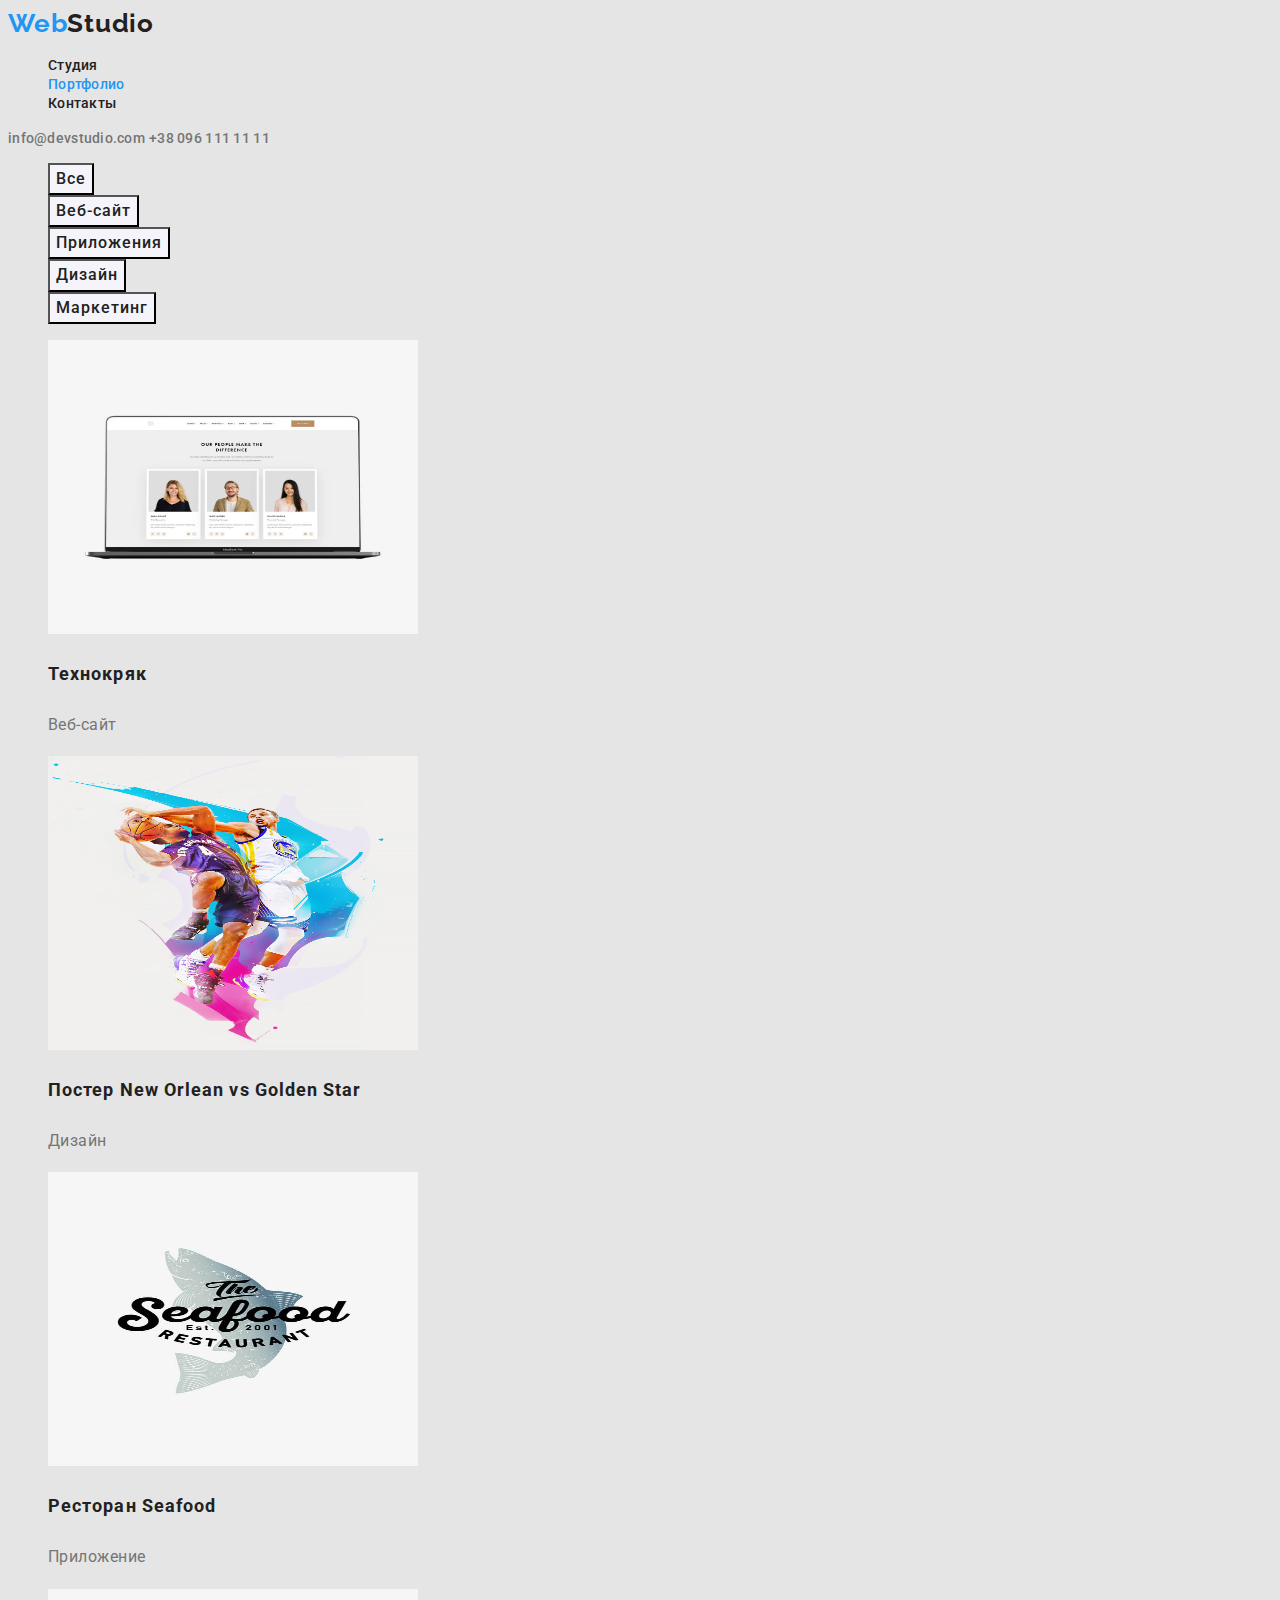
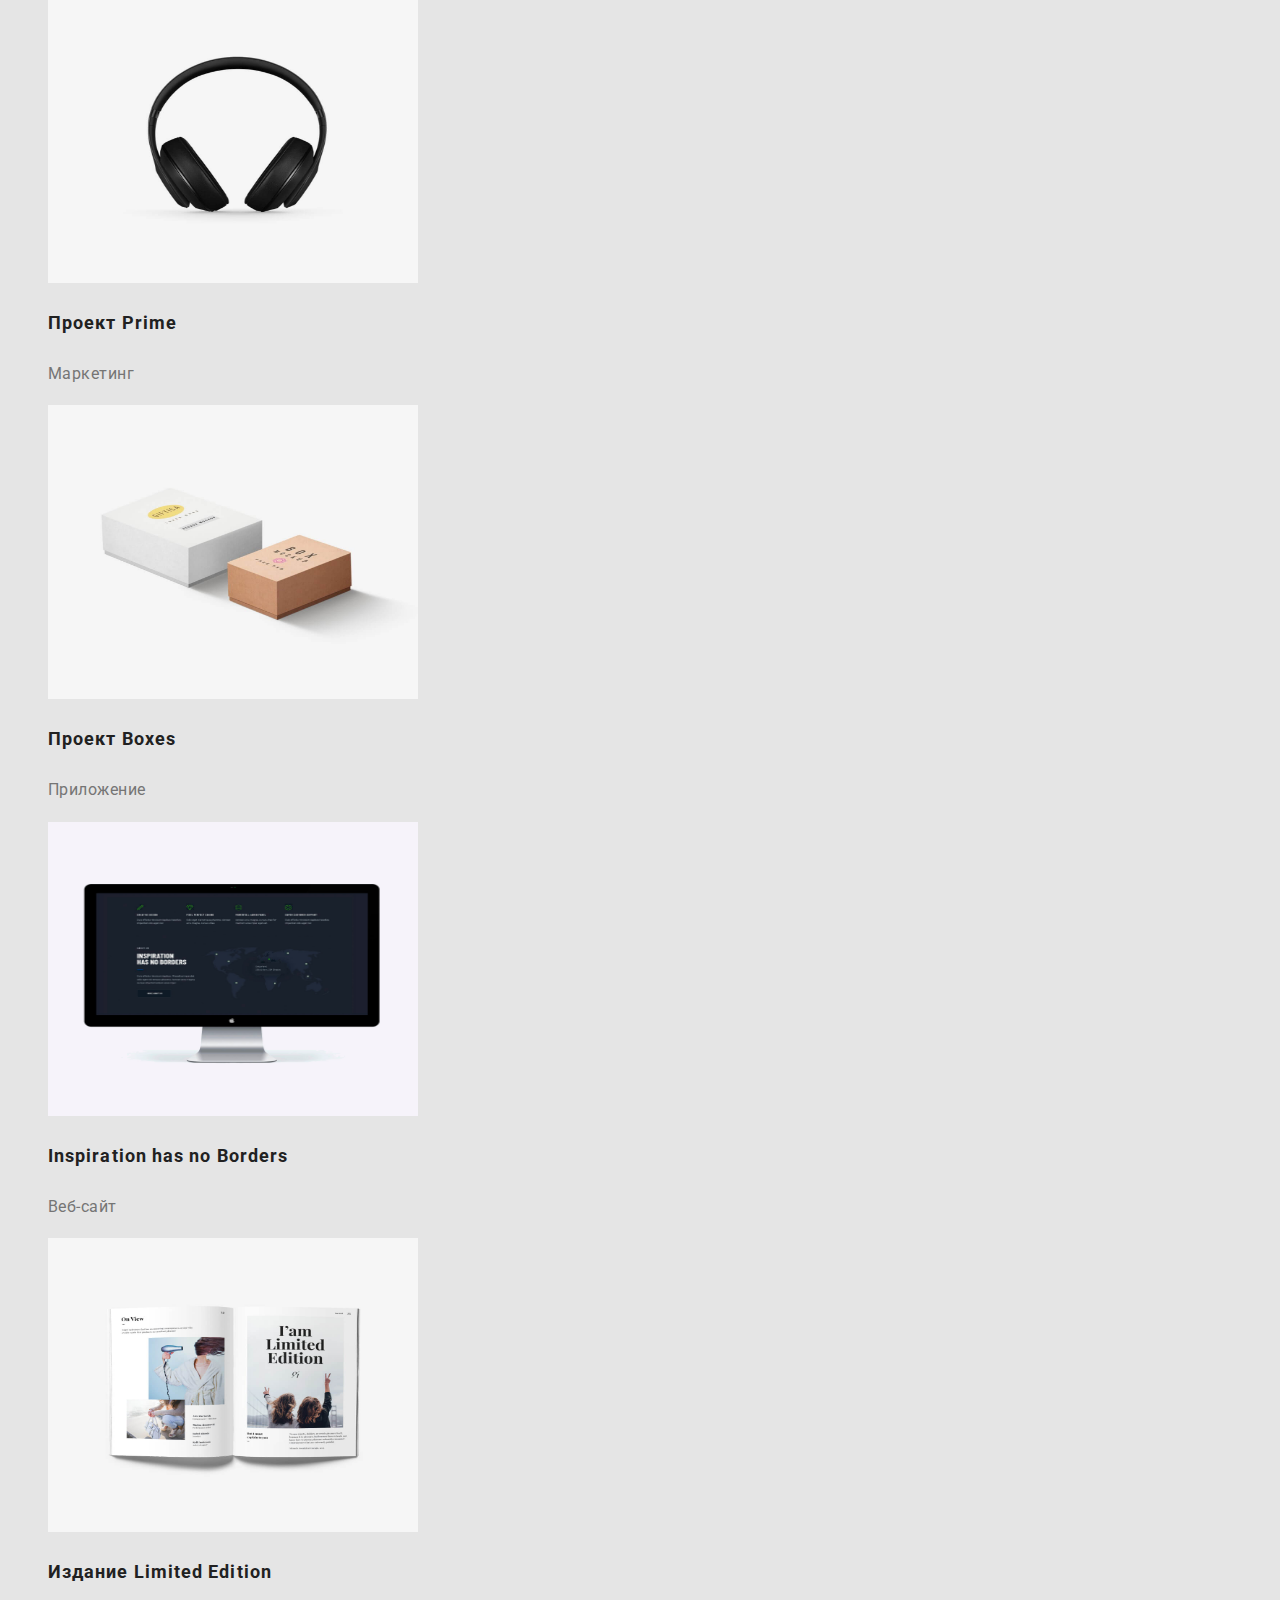
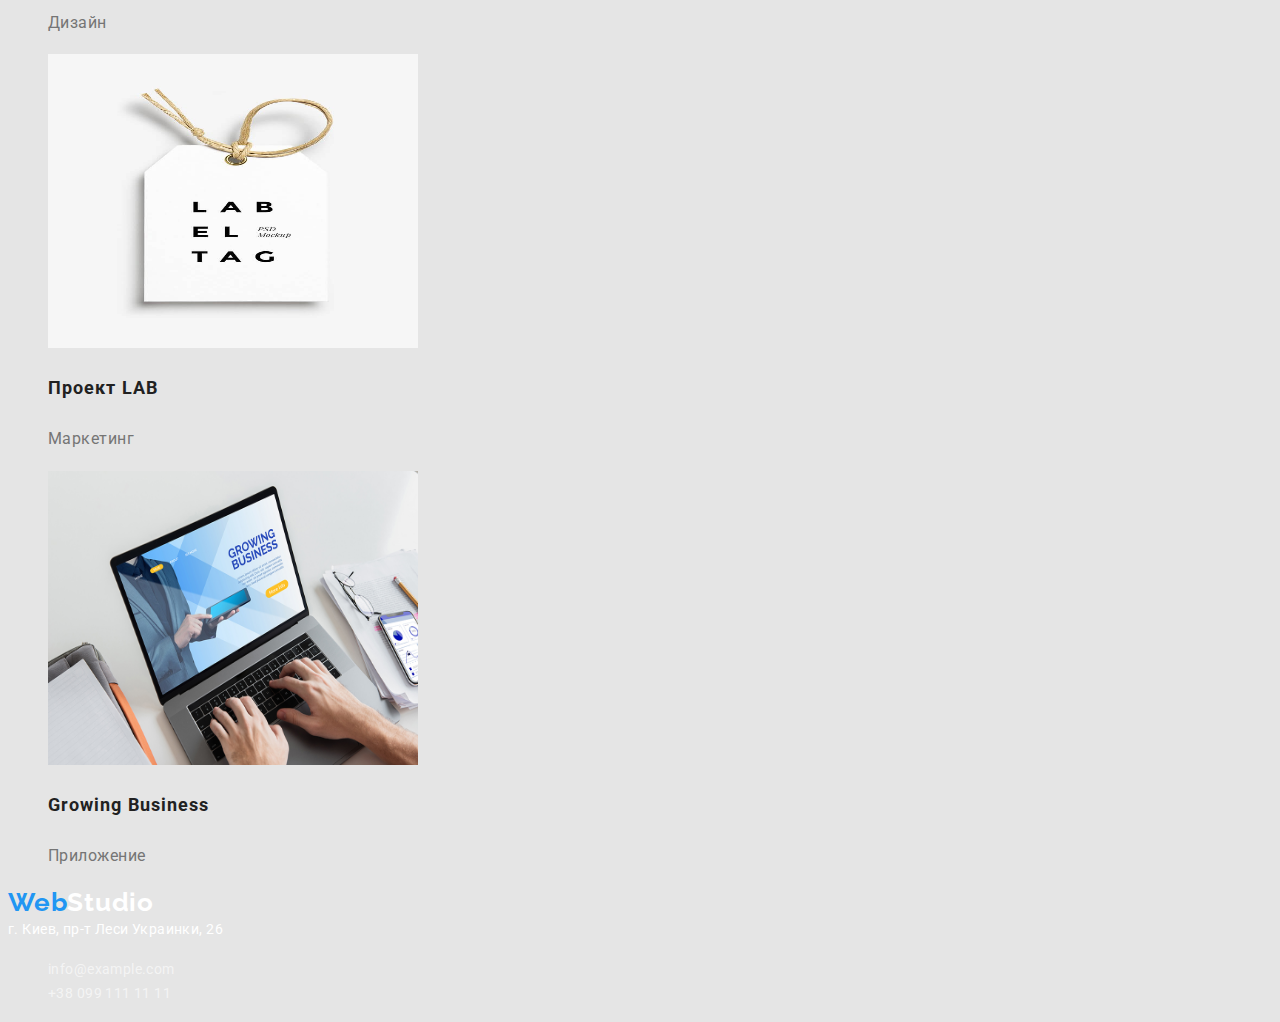
==== portfolio.html @ 737f40f8 "початок" ====
<!DOCTYPE html>
<html lang="ru">
<head>
    <meta charset="UTF-8">
    <meta http-equiv="X-UA-Compatible" content="IE=edge">
    <meta name="viewport" content="width=device-width, initial-scale=1.0">
    <title>portfolio</title>
    <link rel="preconnect" href="https://fonts.googleapis.com">
    <link rel="preconnect" href="https://fonts.gstatic.com" crossorigin>
    <link href="https://fonts.googleapis.com/css2?family=Raleway:wght@700&family=Roboto:wght@400;500;700;900&display=swap"
        rel="stylesheet">
    <link rel="stylesheet" href="./css/portfolio.css">
</head>
<body>
    <!-- Верхняя линия -->
    <header class="header">
        <div class="header-box">
            <nav class="header-nav">
                <a class="header-logo" href="WebStudio"><span>Web</span>Studio</a>
                <ul class="header-nav-link">
                    <li><a class="nav-link" href="./index.html">Студия</a></li>
                    <li><a class="nav-link active-page" href="./portfolio.html">Портфолио</a></li>
                    <li><a class="nav-link" href="Контакты">Контакты</a></li>
                </ul>
            </nav>
            <div class="header-connection">
                <a class="header-connection-mailto" href="mailto:info@devstudio.com">info@devstudio.com</a>
                <a class="header-connection-tel" href="tel:+38-096-111-11-11">+38 096 111 11 11</a>
            </div>
        </div>
    </header>
       
    <!-- Портфолио -->
    
    <main class="main">
    
            <!-- Проекты -->
        <section class="main-projects-box">
            <!-- Фильтр -->
            <div class="main-button">
                <ul>
                    <li>
                        <button class="button-link" type="button">Все</button>
                    </li>
                    <li>
                        <button class="button-link" type="button">Веб-сайт</button>
                    </li>
                    <li>
                        <button class="button-link" type="button">Приложения</button>
                    </li>
                    <li>
                        <button class="button-link" type="button">Дизайн</button>
                    </li>
                    <li>
                        <button class="button-link" type="button">Маркетинг</button>
                    </li>
                </ul>
            </div>
            <div>
                <ul class="list-projects-box">
                    <li class="list-projects">
                        <img class="images-projects" src="./images/portfolio1.jpg " alt="Картинка" width="370">
                        <h3 class="heading-projects">Технокряк</h3>
                        <p class="text-projects">Веб-сайт</p>
                    </li>
                    <li class="list-projects">
                        <img class="images-projects" src="./images/portfolio2.jpg" alt="Картинка" width="370">
                        <h3 class="heading-projects">Постер New Orlean vs Golden Star</h3>
                        <p class="text-projects">Дизайн</p>
                    </li>
                    <li class="list-projects">
                        <img class="images-projects" src="./images/portfolio3.jpg" alt="Картинка" width="370">
                        <h3 class="heading-projects">Ресторан Seafood</h3>
                        <p class="text-projects">Приложение</p>
                    </li>
                    <li class="list-projects">
                        <img class="images-projects" src="./images/portfolio4.jpg" alt="Картинка" width="370">
                        <h3 class="heading-projects">Проект Prime</h3>
                        <p class="text-projects">Маркетинг</p>
                    </li>
                    <li class="list-projects">
                        <img class="images-projects" src="./images/portfolio5.jpg" alt="Картинка" width="370">
                        <h3 class="heading-projects">Проект Boxes</h3>
                        <p class="text-projects">Приложение</p>
                    </li>
                    <li class="list-projects">
                        <img class="images-projects" src="./images/portfolio6.jpg" alt="Картинка" width="370">
                        <h3 class="heading-projects">Inspiration has no Borders</h3>
                        <p class="text-projects">Веб-сайт</p>
                    </li>
                    <li class="list-projects">
                        <img class="images-projects" src="./images/portfolio7.jpg" alt="Картинка" width="370">
                        <h3 class="heading-projects">Издание Limited Edition</h3>
                        <p class="text-projects">Дизайн</p>
                    </li>
                    <li class="list-projects">
                        <img class="images-projects" src="./images/portfolio8.jpg" alt="Картинка" width="370">
                        <h3 class="heading-projects">Проект LAB</h3>
                        <p class="text-projects">Маркетинг</p>
                    </li>
                    <li class="list-projects">
                        <img class="images-projects" src="./images/portfolio9.jpg" alt="Картинка" width="370">
                        <h3 class="heading-projects">Growing Business</h3>
                        <p class="text-projects">Приложение</p>
                    </li>
                </ul>
            </div>
        </section>

    </main>
    
    
    <!-- Подвал -->
    <footer class="footer">
        <div class="footer-box">
            <a class="footer-logo" href="WebStudio"><span>Web</span>Studio</a>
            <address class="footer-address">г. Киев, пр-т Леси Украинки, 26</address>
            <ul class="footer-list-box">
                <li class="footer-list"><a class="footer-mailto" href="mailto:info@example.com">info@example.com</a></li>
                <li class="footer-list"><a class="footer-tel" href="tel:+38-099-111-11-11">+38 099 111 11 11</a></li>
            </ul>
        </div>
    </footer>
</body>
</html>
---- css/portfolio.css ----
:root {
  --theme-color: #2196f3;
  --text-primary: #212121;
  --text-secondary: #757575;

  --primary-font: 'Raleway';
  --secondary-font: 'Roboto';
}

body {
  background-color: #e5e5e5;
  font-family: var(--secondary-font);
}

a {
  text-decoration: none;
}

ul {
  list-style: none;
}

address {
  font-style: normal;
}

/* ===== header ===== */

.header-logo {
  font-family: raleway;
  font-weight: 700;
  font-size: 26px;
  line-height: 1.2;
  letter-spacing: 0.03em;
  color: var(--text-primary);
}
span {
  color: #2196f3;
}
.nav-link:hover,
.nav-link:focus {
  color: var(--theme-color);
}
.nav-link {
  font-weight: 500;
  font-size: 14px;
  line-height: 1.14;
  letter-spacing: 0.02em;
  color: var(--text-primary);
}
.active-page {
  color: var(--theme-color);
}
.header-connection-mailto {
  font-weight: 500;
  font-size: 14px;
  line-height: 1.14;
  letter-spacing: 0.02em;
  color: var(--text-secondary);
}
.header-connection-tel {
  font-weight: 500;
  font-size: 14px;
  line-height: 1.14;
  letter-spacing: 0.02em;
  color: var(--text-secondary);
}
.header-connection-mailto:hover,
.header-connection-mailto:focus {
  color: var(--theme-color);
}
.header-connection-tel:hover,
.header-connection-tel:focus {
  color: var(--theme-color);
}
/* ===== main ===== */

.button-link {
  font-family: var(--secondary-font);
  font-weight: 500;
  font-size: 16px;
  line-height: 1.63;
  align-items: center;
  text-align: center;
  letter-spacing: 0.06em;
  color: var(--text-primary);
  background: #f5f4fa;
}
.button-link:hover,
.button-link:focus {
  background-color: var(--theme-color);
  color: #ffffff;
}
.images-projects {
  width: 370px;
  height: 294px;
}
.heading-projects {
  font-weight: 700;
  font-size: 18px;
  line-height: 2;
  letter-spacing: 0.06em;
  color: var(--text-primary);
}
.text-projects {
  font-weight: 400;
  font-size: 16px;
  line-height: 1.9;
  letter-spacing: 0.03em;
  color: var(--text-secondary);
}
/* ===== footer ===== */

.footer-logo {
  font-family: raleway;
  font-style: normal;
  font-weight: 700;
  font-size: 26px;
  line-height: 1.19;
  letter-spacing: 0.03em;
  color: #ffffff;
}
.footer-address {
  font-weight: 400;
  font-size: 14px;
  line-height: 1.71;
  letter-spacing: 0.03em;
  color: #ffffff;
}
.footer-mailto {
  font-weight: 400;
  font-size: 14px;
  line-height: 1.71;
  letter-spacing: 0.03em;
  color: rgba(255, 255, 255, 0.6);
}
.footer-tel {
  font-weight: 400;
  font-size: 14px;
  line-height: 1.71;
  letter-spacing: 0.03em;
  color: rgba(255, 255, 255, 0.6);
}
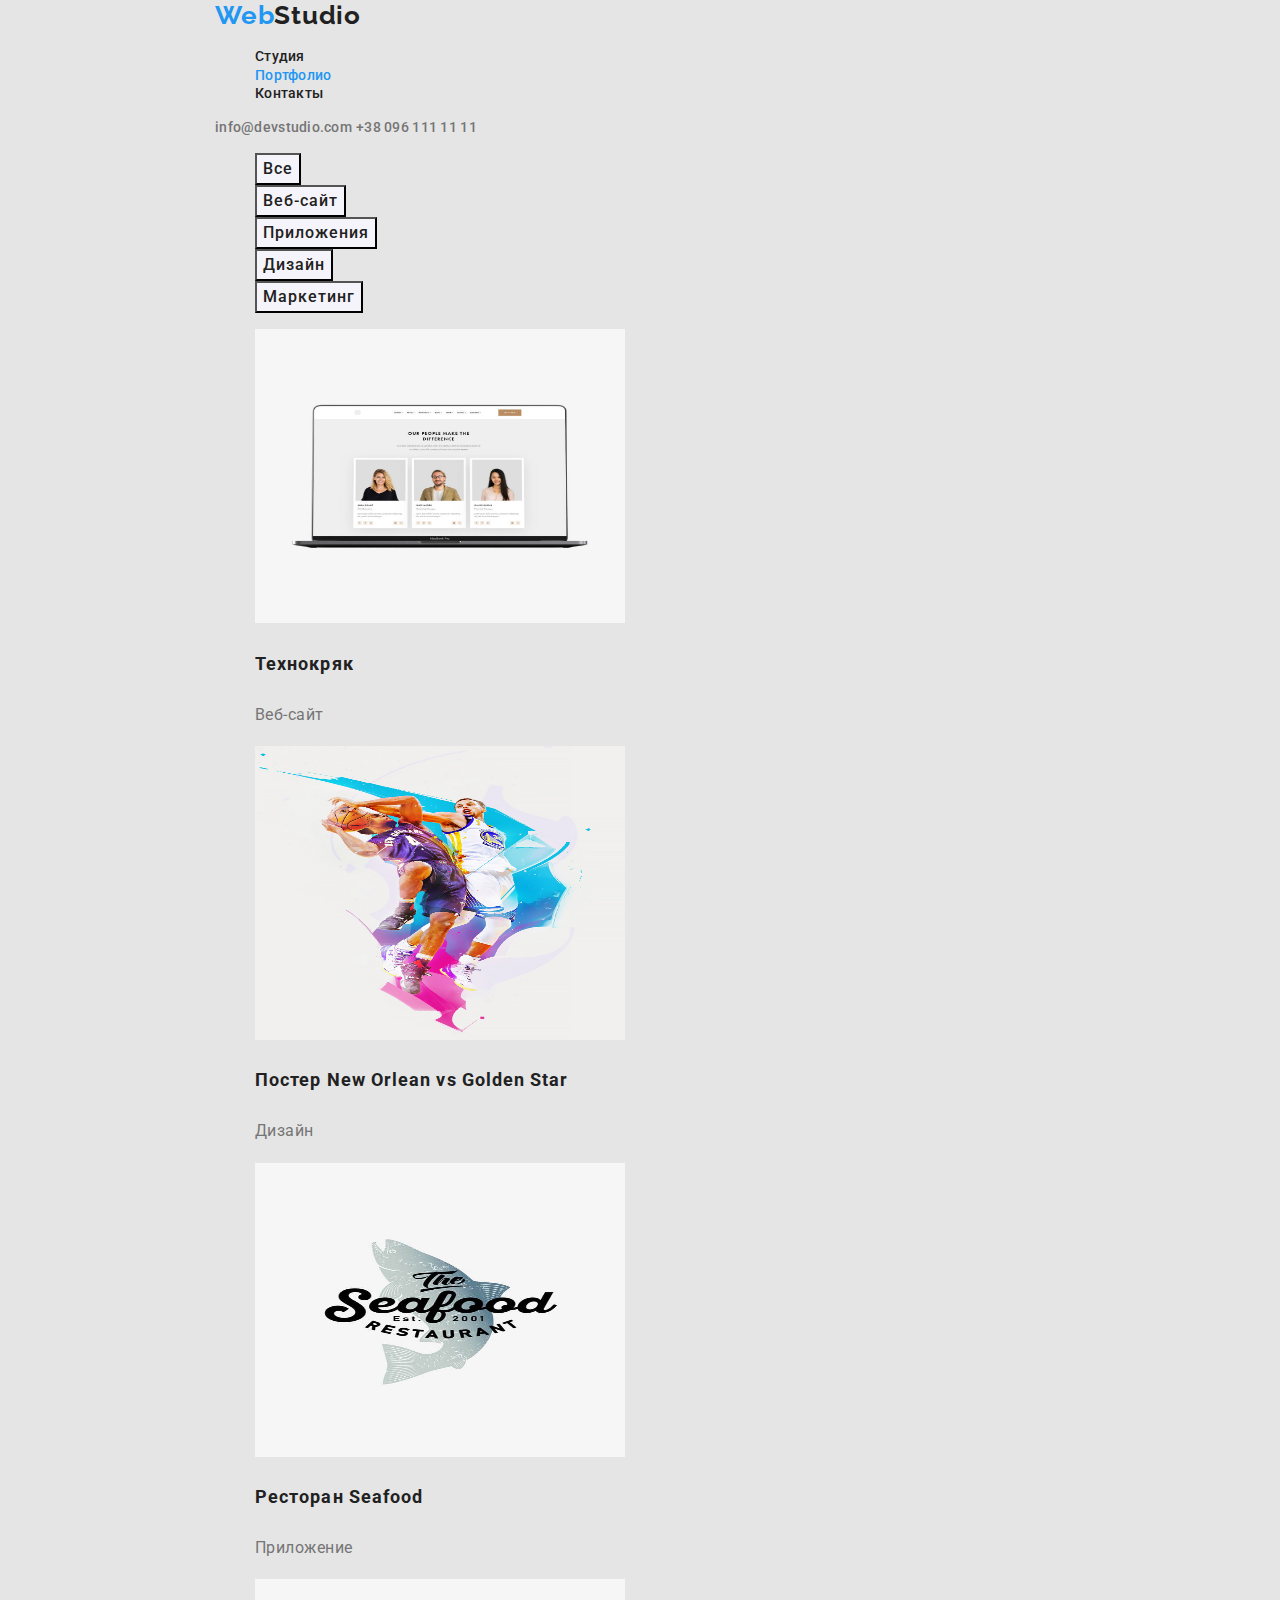
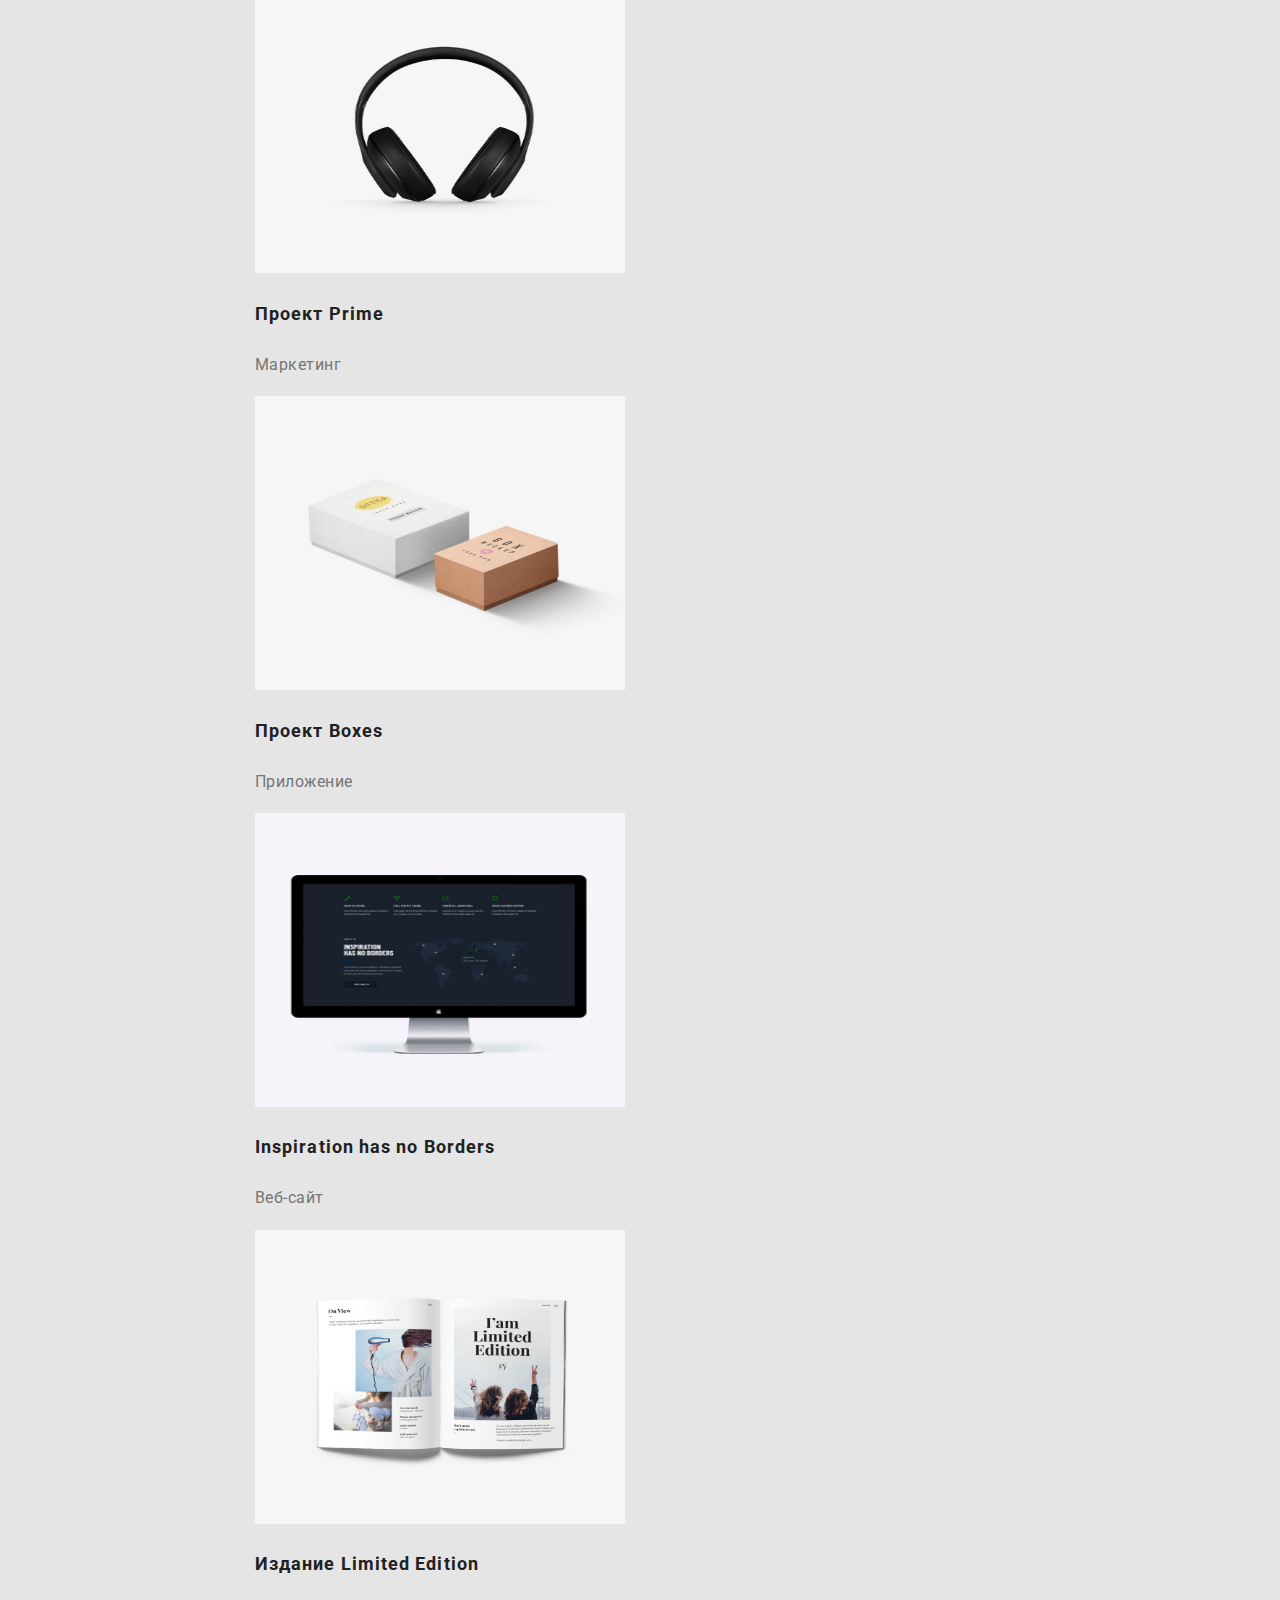
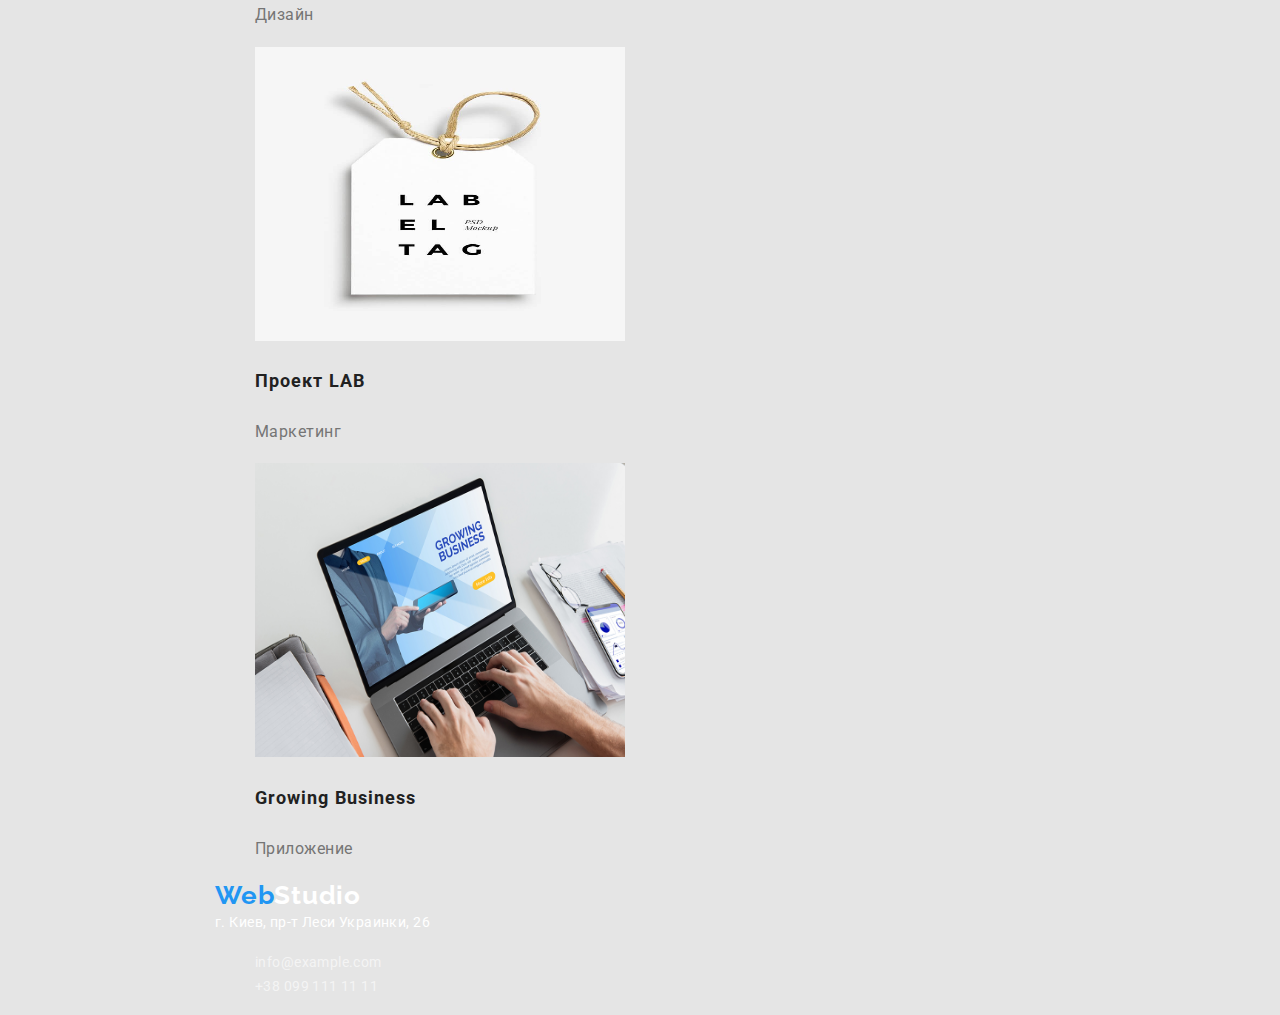
==== commit c068a614: "3" ====
--- a/portfolio.html
+++ b/portfolio.html
@@ -9,12 +9,13 @@
     <link rel="preconnect" href="https://fonts.gstatic.com" crossorigin>
     <link href="https://fonts.googleapis.com/css2?family=Raleway:wght@700&family=Roboto:wght@400;500;700;900&display=swap"
         rel="stylesheet">
+    <link rel="stylesheet" href="https://cdnjs.cloudflare.com/ajax/libs/modern-normalize/1.1.0/modern-normalize.min.css" />
     <link rel="stylesheet" href="./css/portfolio.css">
 </head>
 <body>
     <!-- Верхняя линия -->
     <header class="header">
-        <div class="header-box">
+        <div class="container">
             <nav class="header-nav">
                 <a class="header-logo" href="WebStudio"><span>Web</span>Studio</a>
                 <ul class="header-nav-link">
@@ -35,7 +36,7 @@
     <main class="main">
     
             <!-- Проекты -->
-        <section class="main-projects-box">
+        <section class="container">
             <!-- Фильтр -->
             <div class="main-button">
                 <ul>
@@ -112,7 +113,7 @@
     
     <!-- Подвал -->
     <footer class="footer">
-        <div class="footer-box">
+        <div class="container">
             <a class="footer-logo" href="WebStudio"><span>Web</span>Studio</a>
             <address class="footer-address">г. Киев, пр-т Леси Украинки, 26</address>
             <ul class="footer-list-box">
--- a/css/portfolio.css
+++ b/css/portfolio.css
@@ -25,6 +25,12 @@
 }
 
 /* ===== header ===== */
+
+.container {
+  width: 1200px;
+  margin: 0 200px;
+  padding: 0 15px;
+}
 
 .header-logo {
   font-family: raleway;
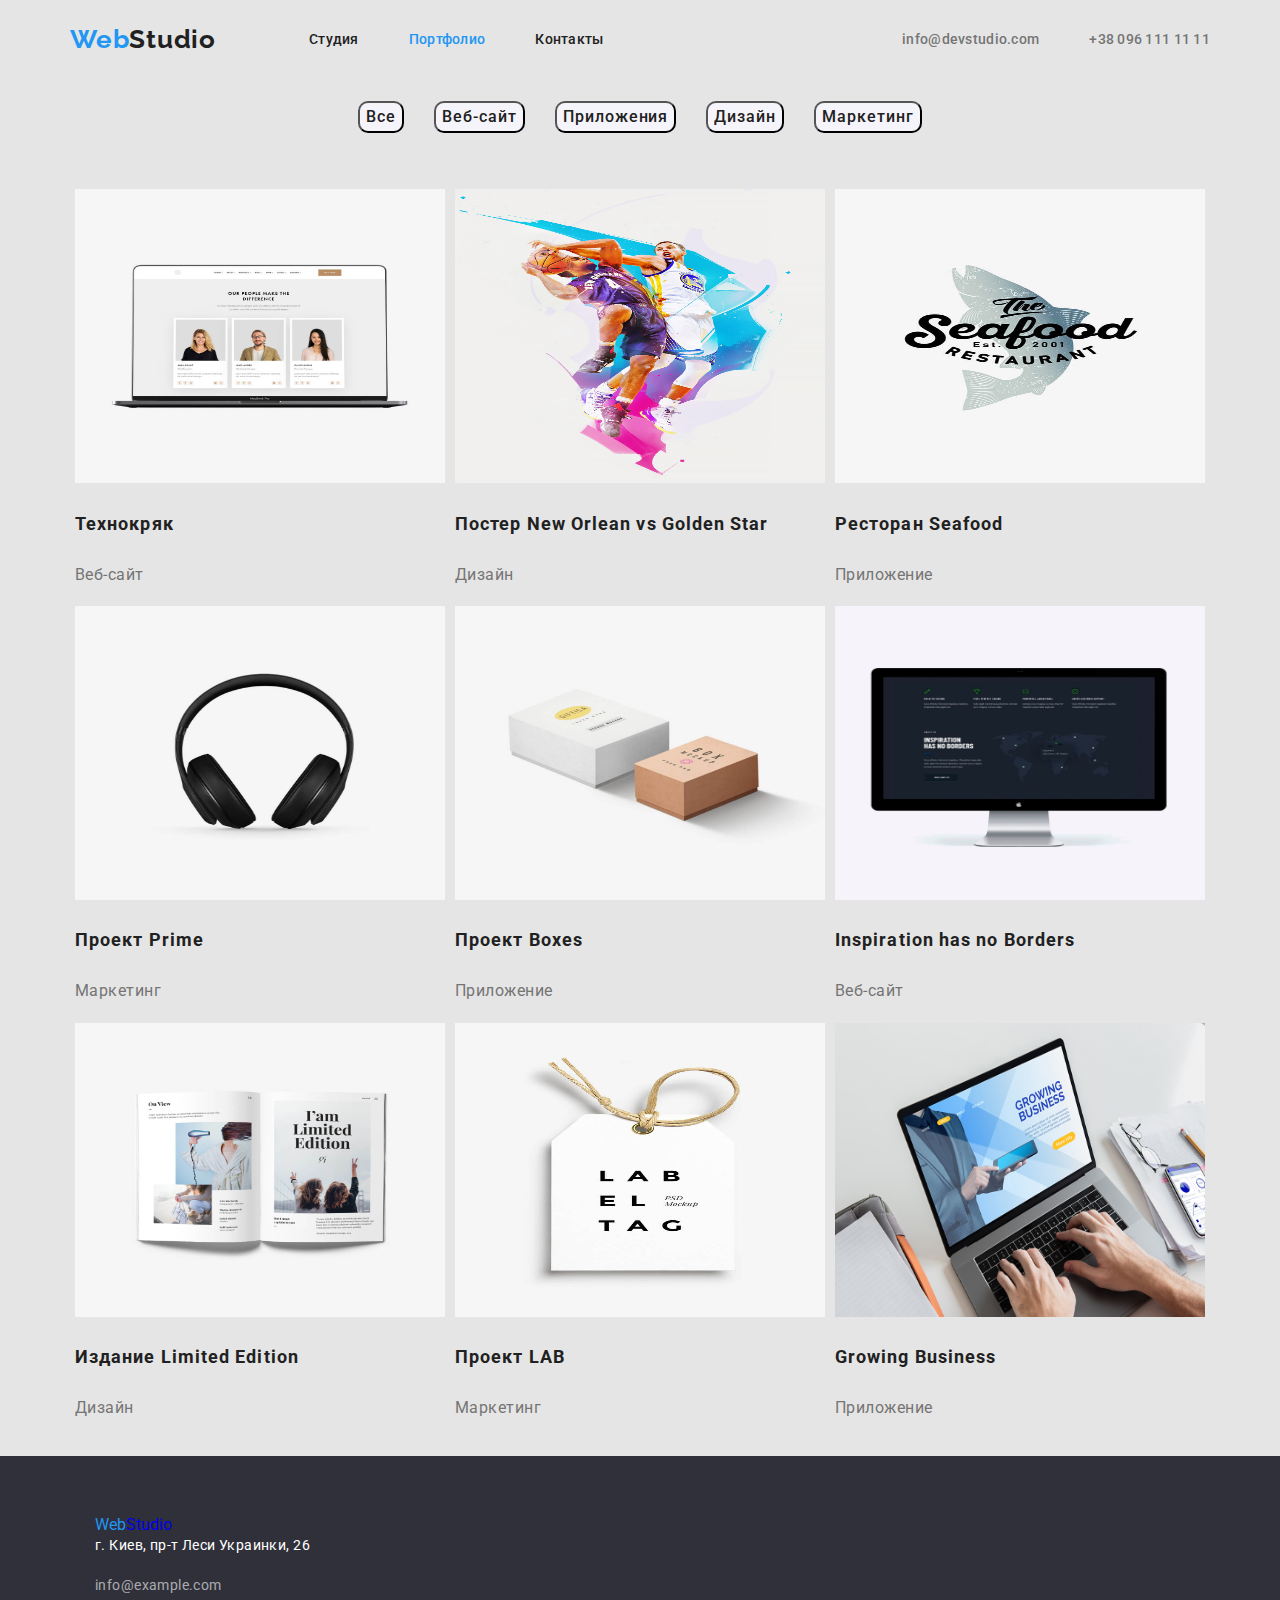
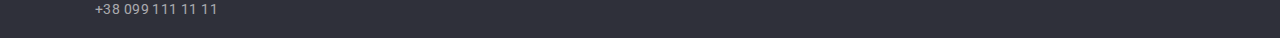
==== commit 0c7d5776: "правки портфолио" ====
--- a/portfolio.html
+++ b/portfolio.html
@@ -15,18 +15,30 @@
 <body>
     <!-- Верхняя линия -->
     <header class="header">
-        <div class="container">
+        <div class="container header-container">
             <nav class="header-nav">
                 <a class="header-logo" href="WebStudio"><span>Web</span>Studio</a>
                 <ul class="header-nav-link">
-                    <li><a class="nav-link" href="./index.html">Студия</a></li>
-                    <li><a class="nav-link active-page" href="./portfolio.html">Портфолио</a></li>
-                    <li><a class="nav-link" href="Контакты">Контакты</a></li>
+                    <li class="header-link">
+                        <a class="nav-link" href="./index.html">Студия</a>
+                    </li>
+                    <li class="header-link">
+                        <a class="nav-link active-page" href="./portfolio.html">Портфолио</a>
+                    </li>
+                    <li class="header-link">
+                        <a class="nav-link" href="Контакты">Контакты</a>
+                    </li>
                 </ul>
             </nav>
             <div class="header-connection">
-                <a class="header-connection-mailto" href="mailto:info@devstudio.com">info@devstudio.com</a>
-                <a class="header-connection-tel" href="tel:+38-096-111-11-11">+38 096 111 11 11</a>
+                <ul class="connection-link">
+                    <li class="header-link">
+                        <a class="header-connection-mailto" href="mailto:info@devstudio.com">info@devstudio.com</a>
+                    </li>
+                    <li class="header-link">
+                        <a class="header-connection-tel" href="tel:+38-096-111-11-11">+38 096 111 11 11</a>
+                    </li>
+                </ul>
             </div>
         </div>
     </header>
@@ -39,25 +51,25 @@
         <section class="container">
             <!-- Фильтр -->
             <div class="main-button">
-                <ul>
-                    <li>
+                <ul class="button-ul">
+                    <li class="button-li">
                         <button class="button-link" type="button">Все</button>
                     </li>
-                    <li>
+                    <li class="button-li">
                         <button class="button-link" type="button">Веб-сайт</button>
                     </li>
-                    <li>
+                    <li class="button-li">
                         <button class="button-link" type="button">Приложения</button>
                     </li>
-                    <li>
+                    <li class="button-li">
                         <button class="button-link" type="button">Дизайн</button>
                     </li>
-                    <li>
+                    <li class="button-li">
                         <button class="button-link" type="button">Маркетинг</button>
                     </li>
                 </ul>
             </div>
-            <div>
+            <div class="main-img">
                 <ul class="list-projects-box">
                     <li class="list-projects">
                         <img class="images-projects" src="./images/portfolio1.jpg " alt="Картинка" width="370">
@@ -113,7 +125,7 @@
     
     <!-- Подвал -->
     <footer class="footer">
-        <div class="container">
+        <div class="container footer-container">
             <a class="footer-logo" href="WebStudio"><span>Web</span>Studio</a>
             <address class="footer-address">г. Киев, пр-т Леси Украинки, 26</address>
             <ul class="footer-list-box">
--- a/css/portfolio.css
+++ b/css/portfolio.css
@@ -18,6 +18,7 @@
 
 ul {
   list-style: none;
+  padding-inline-start: 0px;
 }
 
 address {
@@ -27,12 +28,43 @@
 /* ===== header ===== */
 
 .container {
-  width: 1200px;
-  margin: 0 200px;
-  padding: 0 15px;
+  width: 1170px;
+  margin: 0 auto;
+  padding-left: 15px;
+  padding-right: 15px;
+}
+
+.header-container {
+  display: flex;
+  align-items: center;
+}
+
+.header-nav {
+  display: flex;
+}
+
+.header-nav-link {
+  display: flex;
+  align-items: center;
+  margin-left: 93px;
+}
+
+.header-link + .header-link {
+  margin-left: 50px;
+}
+
+.connection-link {
+  display: flex;
+}
+
+.header-connection {
+  margin-left: auto;
 }
 
 .header-logo {
+  padding-top: 24px;
+  padding-bottom: 24px;
+
   font-family: raleway;
   font-weight: 700;
   font-size: 26px;
@@ -81,7 +113,24 @@
 }
 /* ===== main ===== */
 
+.main-button {
+  display: flex;
+  justify-content: space-evenly;
+}
+
+.button-ul {
+  display: flex;
+  align-items: center;
+  margin-bottom: 34px;
+}
+
+.button-li {
+  padding: 6px 15px;
+}
+
 .button-link {
+  border-radius: 10px;
+
   font-family: var(--secondary-font);
   font-weight: 500;
   font-size: 16px;
@@ -97,10 +146,18 @@
   background-color: var(--theme-color);
   color: #ffffff;
 }
+
+.list-projects-box {
+  display: flex;
+  flex-wrap: wrap;
+  justify-content: space-around;
+}
+
 .images-projects {
   width: 370px;
   height: 294px;
 }
+
 .heading-projects {
   font-weight: 700;
   font-size: 18px;
@@ -117,33 +174,36 @@
 }
 /* ===== footer ===== */
 
-.footer-logo {
-  font-family: raleway;
-  font-style: normal;
-  font-weight: 700;
-  font-size: 26px;
-  line-height: 1.19;
+.footer {
+  background-color: #2f303a;
+  display: flex;
+  flex-direction: column;
+  justify-content: flex-start;
+}
+
+.footer-container {
+  padding-top: 60px;
+  padding-left: 40px;
+}
+
+.footer-address {
+  font-weight: 400;
+  font-size: 14px;
+  line-height: 1.71;
   letter-spacing: 0.03em;
   color: #ffffff;
 }
-.footer-address {
+.footer-mailto {
   font-weight: 400;
   font-size: 14px;
   line-height: 1.71;
   letter-spacing: 0.03em;
-  color: #ffffff;
-}
-.footer-mailto {
+  color: rgba(255, 255, 255, 0.6);
+}
+.footer-tel {
   font-weight: 400;
   font-size: 14px;
   line-height: 1.71;
   letter-spacing: 0.03em;
   color: rgba(255, 255, 255, 0.6);
 }
-.footer-tel {
-  font-weight: 400;
-  font-size: 14px;
-  line-height: 1.71;
-  letter-spacing: 0.03em;
-  color: rgba(255, 255, 255, 0.6);
-}
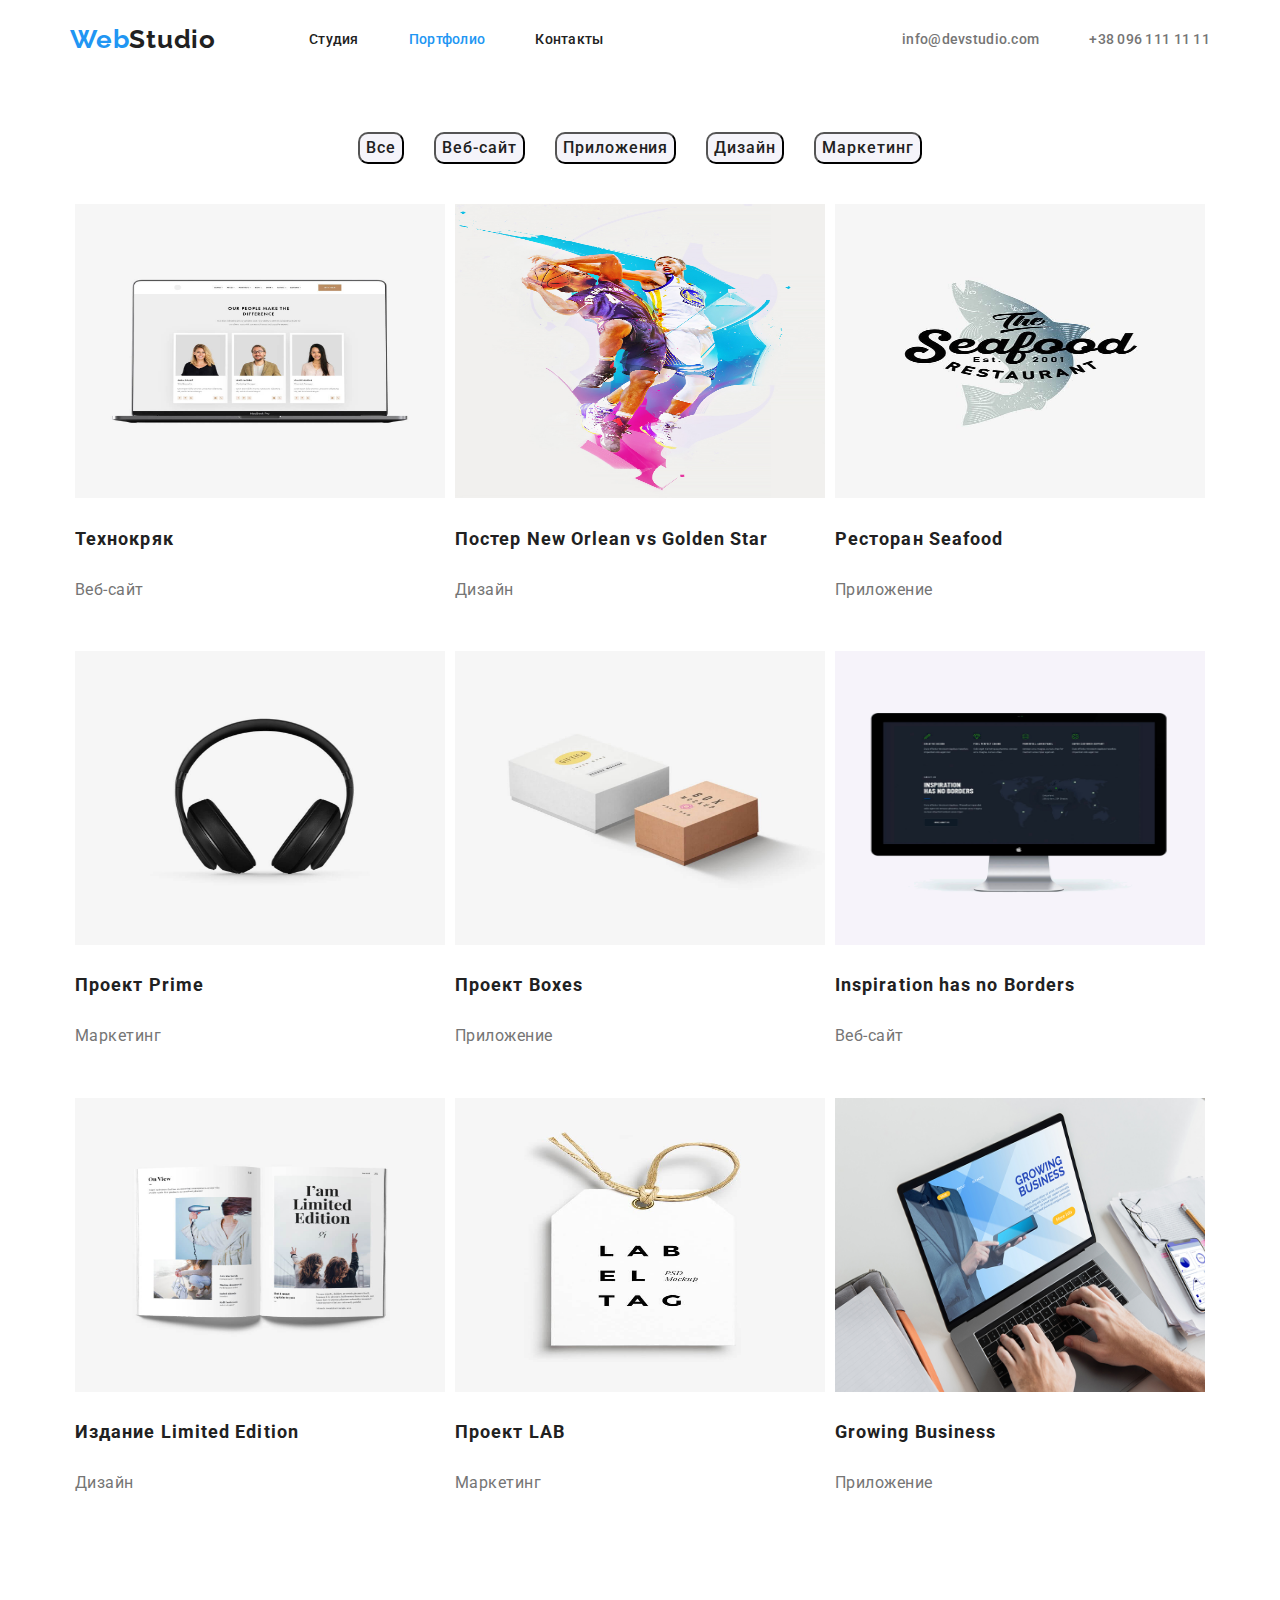
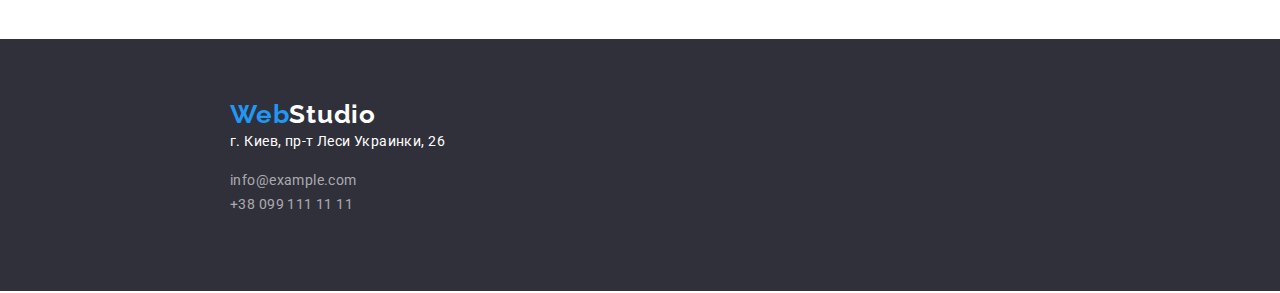
==== commit 55ff597a: "правки после проверки1" ====
--- a/portfolio.html
+++ b/portfolio.html
@@ -48,7 +48,7 @@
     <main class="main">
     
             <!-- Проекты -->
-        <section class="container">
+        <section class="container main-container">
             <!-- Фильтр -->
             <div class="main-button">
                 <ul class="button-ul">
@@ -73,48 +73,48 @@
                 <ul class="list-projects-box">
                     <li class="list-projects">
                         <img class="images-projects" src="./images/portfolio1.jpg " alt="Картинка" width="370">
-                        <h3 class="heading-projects">Технокряк</h3>
-                        <p class="text-projects">Веб-сайт</p>
+                        <h3 class="heading-projects ">Технокряк</h3>
+                        <p class="text-projects ">Веб-сайт</p>
                     </li>
                     <li class="list-projects">
                         <img class="images-projects" src="./images/portfolio2.jpg" alt="Картинка" width="370">
-                        <h3 class="heading-projects">Постер New Orlean vs Golden Star</h3>
-                        <p class="text-projects">Дизайн</p>
+                        <h3 class="heading-projects ">Постер New Orlean vs Golden Star</h3>
+                        <p class="text-projects ">Дизайн</p>
                     </li>
                     <li class="list-projects">
                         <img class="images-projects" src="./images/portfolio3.jpg" alt="Картинка" width="370">
-                        <h3 class="heading-projects">Ресторан Seafood</h3>
-                        <p class="text-projects">Приложение</p>
+                        <h3 class="heading-projects ">Ресторан Seafood</h3>
+                        <p class="text-projects ">Приложение</p>
                     </li>
                     <li class="list-projects">
                         <img class="images-projects" src="./images/portfolio4.jpg" alt="Картинка" width="370">
-                        <h3 class="heading-projects">Проект Prime</h3>
-                        <p class="text-projects">Маркетинг</p>
+                        <h3 class="heading-projects ">Проект Prime</h3>
+                        <p class="text-projects ">Маркетинг</p>
                     </li>
                     <li class="list-projects">
                         <img class="images-projects" src="./images/portfolio5.jpg" alt="Картинка" width="370">
-                        <h3 class="heading-projects">Проект Boxes</h3>
-                        <p class="text-projects">Приложение</p>
+                        <h3 class="heading-projects ">Проект Boxes</h3>
+                        <p class="text-projects ">Приложение</p>
                     </li>
                     <li class="list-projects">
                         <img class="images-projects" src="./images/portfolio6.jpg" alt="Картинка" width="370">
-                        <h3 class="heading-projects">Inspiration has no Borders</h3>
-                        <p class="text-projects">Веб-сайт</p>
+                        <h3 class="heading-projects ">Inspiration has no Borders</h3>
+                        <p class="text-projects ">Веб-сайт</p>
                     </li>
                     <li class="list-projects">
                         <img class="images-projects" src="./images/portfolio7.jpg" alt="Картинка" width="370">
-                        <h3 class="heading-projects">Издание Limited Edition</h3>
-                        <p class="text-projects">Дизайн</p>
+                        <h3 class="heading-projects ">Издание Limited Edition</h3>
+                        <p class="text-projects ">Дизайн</p>
                     </li>
                     <li class="list-projects">
                         <img class="images-projects" src="./images/portfolio8.jpg" alt="Картинка" width="370">
-                        <h3 class="heading-projects">Проект LAB</h3>
-                        <p class="text-projects">Маркетинг</p>
+                        <h3 class="heading-projects ">Проект LAB</h3>
+                        <p class="text-projects ">Маркетинг</p>
                     </li>
                     <li class="list-projects">
                         <img class="images-projects" src="./images/portfolio9.jpg" alt="Картинка" width="370">
-                        <h3 class="heading-projects">Growing Business</h3>
-                        <p class="text-projects">Приложение</p>
+                        <h3 class="heading-projects ">Growing Business</h3>
+                        <p class="text-projects ">Приложение</p>
                     </li>
                 </ul>
             </div>
@@ -124,6 +124,8 @@
     
     
     <!-- Подвал -->
+
+
     <footer class="footer">
         <div class="container footer-container">
             <a class="footer-logo" href="WebStudio"><span>Web</span>Studio</a>
--- a/css/portfolio.css
+++ b/css/portfolio.css
@@ -8,7 +8,6 @@
 }
 
 body {
-  background-color: #e5e5e5;
   font-family: var(--secondary-font);
 }
 
@@ -25,7 +24,7 @@
   font-style: normal;
 }
 
-/* ===== header ===== */
+/* ========== header ========== */
 
 .container {
   width: 1170px;
@@ -111,17 +110,23 @@
 .header-connection-tel:focus {
   color: var(--theme-color);
 }
-/* ===== main ===== */
+/* ========== main ========== */
 
 .main-button {
   display: flex;
   justify-content: space-evenly;
+  padding-bottom: 34px;
+}
+
+.main-container {
+  padding-top: 47px;
+  padding-bottom: 94px;
 }
 
 .button-ul {
   display: flex;
   align-items: center;
-  margin-bottom: 34px;
+  margin: 0;
 }
 
 .button-li {
@@ -141,6 +146,7 @@
   color: var(--text-primary);
   background: #f5f4fa;
 }
+
 .button-link:hover,
 .button-link:focus {
   background-color: var(--theme-color);
@@ -151,6 +157,11 @@
   display: flex;
   flex-wrap: wrap;
   justify-content: space-around;
+  margin: 0;
+}
+
+.list-projects {
+  padding-bottom: 30px;
 }
 
 .images-projects {
@@ -165,6 +176,7 @@
   letter-spacing: 0.06em;
   color: var(--text-primary);
 }
+
 .text-projects {
   font-weight: 400;
   font-size: 16px;
@@ -172,18 +184,36 @@
   letter-spacing: 0.03em;
   color: var(--text-secondary);
 }
-/* ===== footer ===== */
+
+/* ========== footer ========== */
 
 .footer {
   background-color: #2f303a;
-  display: flex;
+  width: 1600px;
+  height: 252px;
+  margin: 0 auto;
+  /* display: flex;
   flex-direction: column;
-  justify-content: flex-start;
+  justify-content: flex-start; */
 }
 
 .footer-container {
   padding-top: 60px;
-  padding-left: 40px;
+  padding-bottom: 60px;
+}
+
+.footer-logo {
+  font-family: raleway;
+  font-style: normal;
+  font-weight: 700;
+  font-size: 26px;
+  line-height: 1.19;
+  letter-spacing: 0.03em;
+  color: #ffffff;
+}
+
+span {
+  color: #2196f3;
 }
 
 .footer-address {
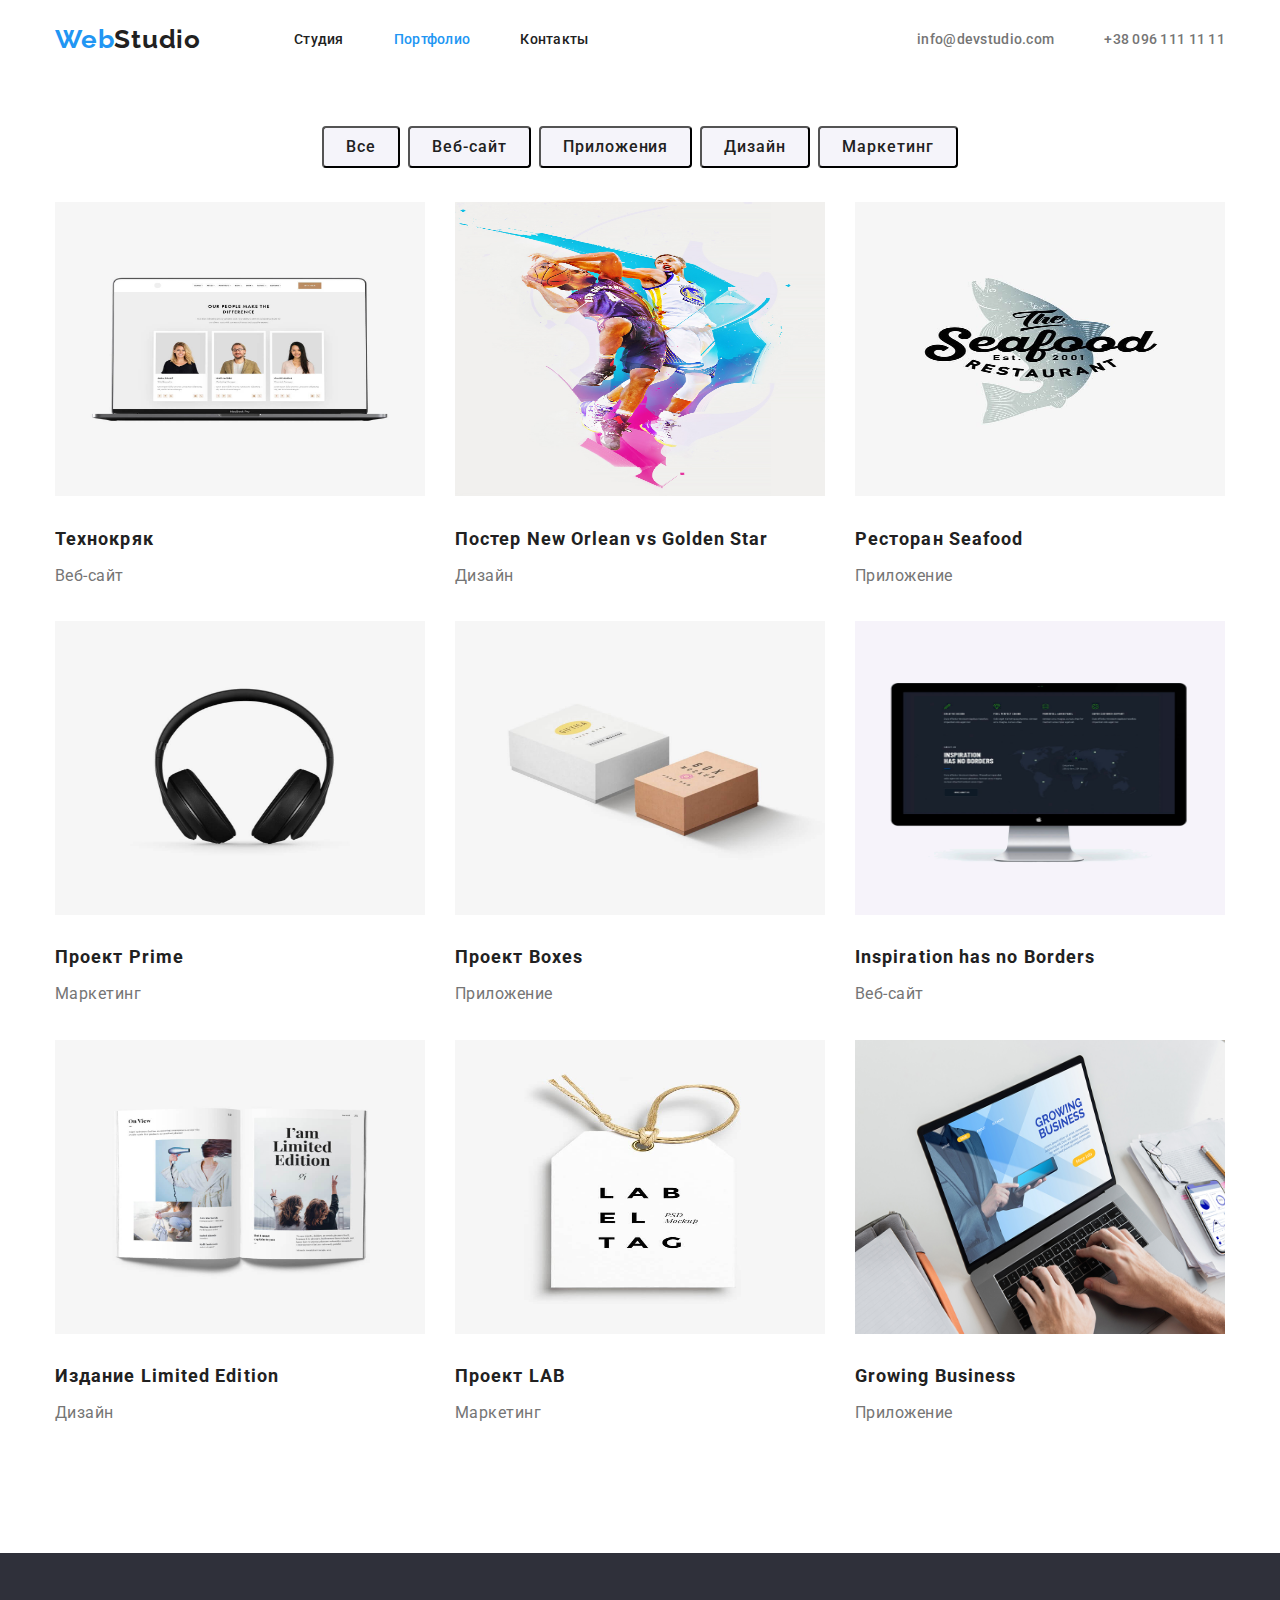
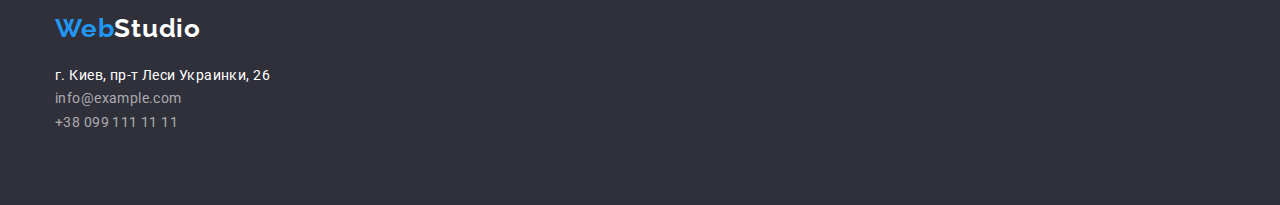
==== commit 67da2602: "правки после проверки3" ====
--- a/portfolio.html
+++ b/portfolio.html
@@ -127,7 +127,7 @@
 
 
     <footer class="footer">
-        <div class="container footer-container">
+        <div class="container">
             <a class="footer-logo" href="WebStudio"><span>Web</span>Studio</a>
             <address class="footer-address">г. Киев, пр-т Леси Украинки, 26</address>
             <ul class="footer-list-box">
--- a/css/portfolio.css
+++ b/css/portfolio.css
@@ -15,6 +15,13 @@
   text-decoration: none;
 }
 
+h1,
+h2,
+h3,
+h4 {
+  margin: 0;
+}
+
 ul {
   list-style: none;
   padding-inline-start: 0px;
@@ -27,7 +34,7 @@
 /* ========== header ========== */
 
 .container {
-  width: 1170px;
+  width: 1200px;
   margin: 0 auto;
   padding-left: 15px;
   padding-right: 15px;
@@ -130,11 +137,16 @@
 }
 
 .button-li {
-  padding: 6px 15px;
+  margin-left: 8px;
+}
+
+.button-li:first-child {
+  margin-left: 0;
 }
 
 .button-link {
-  border-radius: 10px;
+  border-radius: 4px;
+  padding: 6px 22px;
 
   font-family: var(--secondary-font);
   font-weight: 500;
@@ -153,23 +165,30 @@
   color: #ffffff;
 }
 
+.main-img {
+  width: 1200px;
+}
+
 .list-projects-box {
   display: flex;
   flex-wrap: wrap;
-  justify-content: space-around;
   margin: 0;
 }
 
 .list-projects {
-  padding-bottom: 30px;
+  margin-right: 30px;
+  margin-bottom: 30px;
 }
 
 .images-projects {
   width: 370px;
   height: 294px;
+  margin-bottom: 20px;
 }
 
 .heading-projects {
+  margin-bottom: 4px;
+
   font-weight: 700;
   font-size: 18px;
   line-height: 2;
@@ -178,6 +197,8 @@
 }
 
 .text-projects {
+  margin: 0;
+
   font-weight: 400;
   font-size: 16px;
   line-height: 1.9;
@@ -189,17 +210,9 @@
 
 .footer {
   background-color: #2f303a;
-  width: 1600px;
   height: 252px;
+  padding: 60px 0;
   margin: 0 auto;
-  /* display: flex;
-  flex-direction: column;
-  justify-content: flex-start; */
-}
-
-.footer-container {
-  padding-top: 60px;
-  padding-bottom: 60px;
 }
 
 .footer-logo {
@@ -211,18 +224,19 @@
   letter-spacing: 0.03em;
   color: #ffffff;
 }
-
-span {
-  color: #2196f3;
-}
-
 .footer-address {
+  margin-top: 20px;
   font-weight: 400;
   font-size: 14px;
   line-height: 1.71;
   letter-spacing: 0.03em;
   color: #ffffff;
 }
+
+.footer-list-box {
+  margin: 0;
+}
+
 .footer-mailto {
   font-weight: 400;
   font-size: 14px;
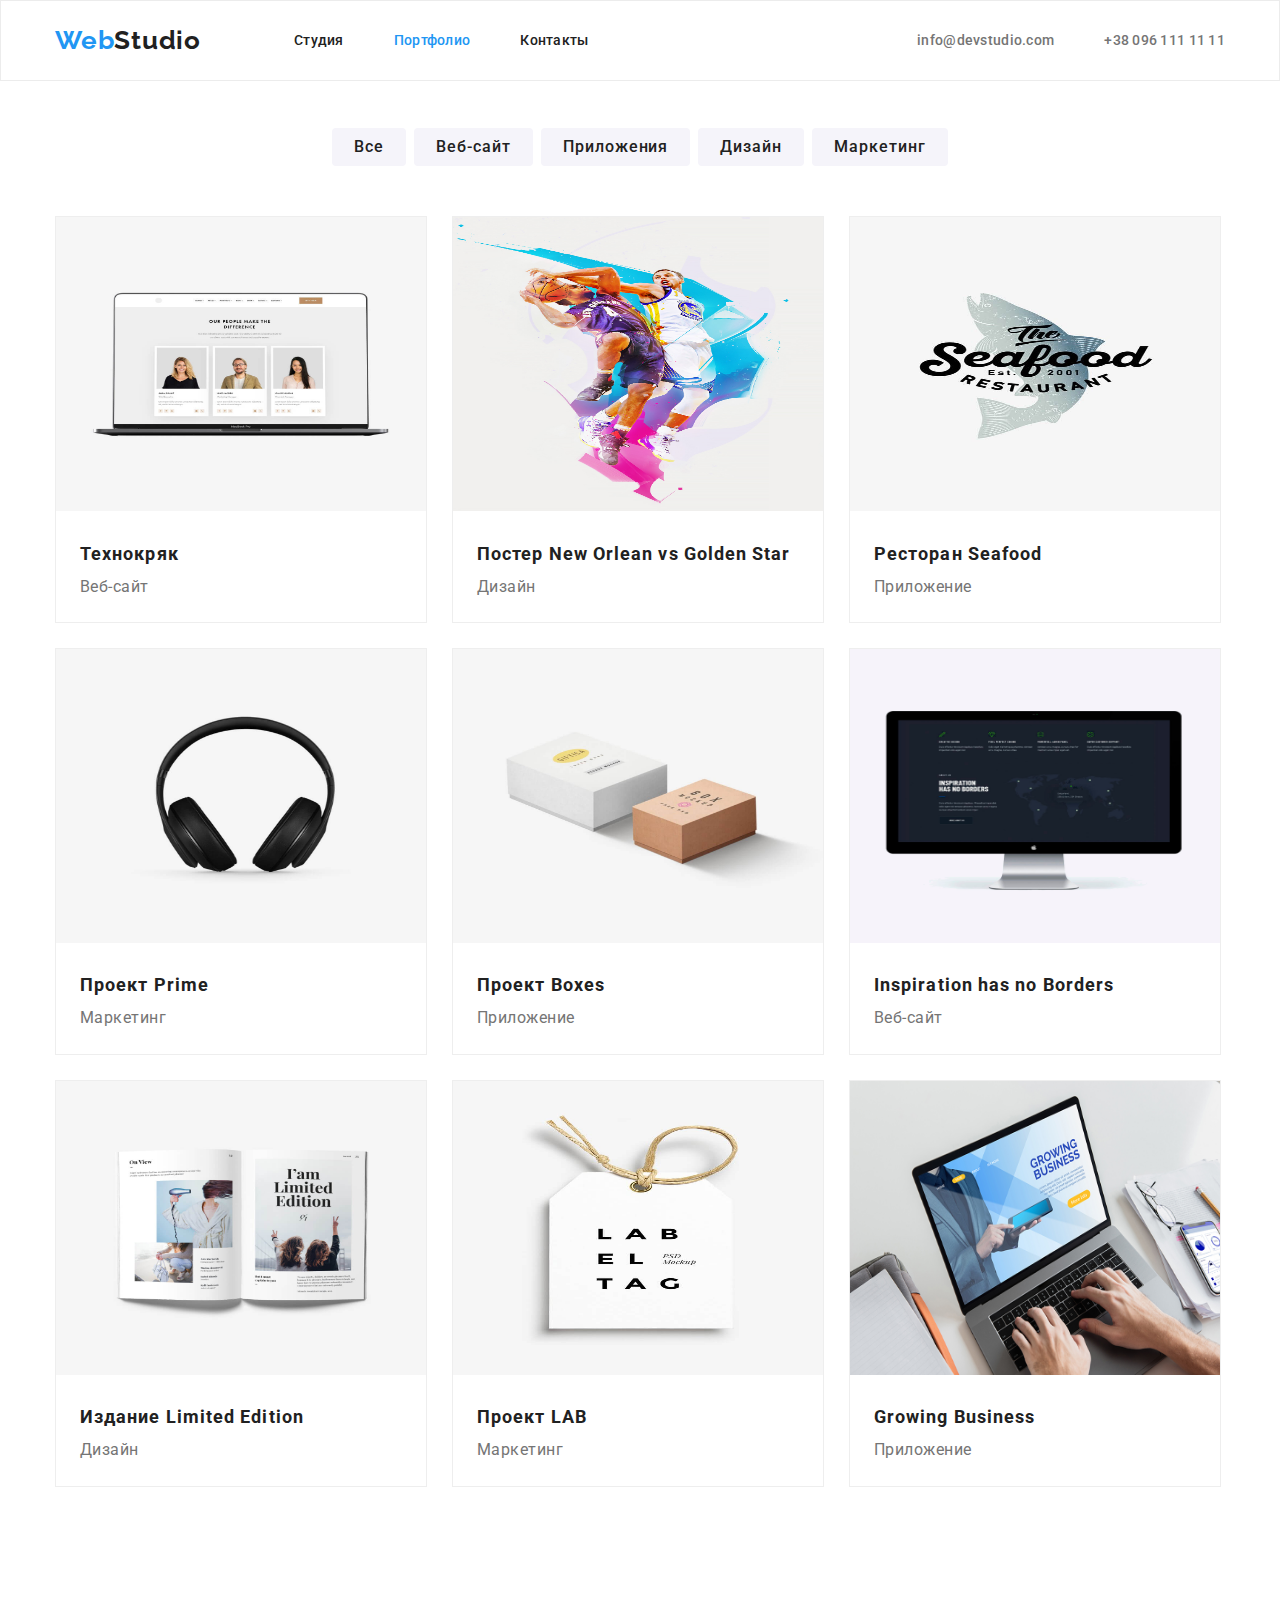
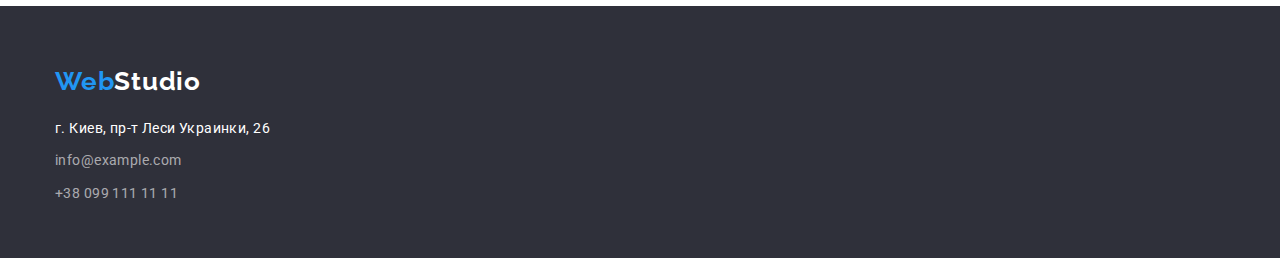
==== commit 3e96de9e: "22" ====
--- a/portfolio.html
+++ b/portfolio.html
@@ -46,80 +46,98 @@
     <!-- Портфолио -->
     
     <main class="main">
-    
-            <!-- Проекты -->
-        <section class="container main-container">
-            <!-- Фильтр -->
-            <div class="main-button">
-                <ul class="button-ul">
-                    <li class="button-li">
-                        <button class="button-link" type="button">Все</button>
-                    </li>
-                    <li class="button-li">
-                        <button class="button-link" type="button">Веб-сайт</button>
-                    </li>
-                    <li class="button-li">
-                        <button class="button-link" type="button">Приложения</button>
-                    </li>
-                    <li class="button-li">
-                        <button class="button-link" type="button">Дизайн</button>
-                    </li>
-                    <li class="button-li">
-                        <button class="button-link" type="button">Маркетинг</button>
-                    </li>
-                </ul>
-            </div>
-            <div class="main-img">
-                <ul class="list-projects-box">
-                    <li class="list-projects">
-                        <img class="images-projects" src="./images/portfolio1.jpg " alt="Картинка" width="370">
-                        <h3 class="heading-projects ">Технокряк</h3>
-                        <p class="text-projects ">Веб-сайт</p>
-                    </li>
-                    <li class="list-projects">
-                        <img class="images-projects" src="./images/portfolio2.jpg" alt="Картинка" width="370">
-                        <h3 class="heading-projects ">Постер New Orlean vs Golden Star</h3>
-                        <p class="text-projects ">Дизайн</p>
-                    </li>
-                    <li class="list-projects">
-                        <img class="images-projects" src="./images/portfolio3.jpg" alt="Картинка" width="370">
-                        <h3 class="heading-projects ">Ресторан Seafood</h3>
-                        <p class="text-projects ">Приложение</p>
-                    </li>
-                    <li class="list-projects">
-                        <img class="images-projects" src="./images/portfolio4.jpg" alt="Картинка" width="370">
-                        <h3 class="heading-projects ">Проект Prime</h3>
-                        <p class="text-projects ">Маркетинг</p>
-                    </li>
-                    <li class="list-projects">
-                        <img class="images-projects" src="./images/portfolio5.jpg" alt="Картинка" width="370">
-                        <h3 class="heading-projects ">Проект Boxes</h3>
-                        <p class="text-projects ">Приложение</p>
-                    </li>
-                    <li class="list-projects">
-                        <img class="images-projects" src="./images/portfolio6.jpg" alt="Картинка" width="370">
-                        <h3 class="heading-projects ">Inspiration has no Borders</h3>
-                        <p class="text-projects ">Веб-сайт</p>
-                    </li>
-                    <li class="list-projects">
-                        <img class="images-projects" src="./images/portfolio7.jpg" alt="Картинка" width="370">
-                        <h3 class="heading-projects ">Издание Limited Edition</h3>
-                        <p class="text-projects ">Дизайн</p>
-                    </li>
-                    <li class="list-projects">
-                        <img class="images-projects" src="./images/portfolio8.jpg" alt="Картинка" width="370">
-                        <h3 class="heading-projects ">Проект LAB</h3>
-                        <p class="text-projects ">Маркетинг</p>
-                    </li>
-                    <li class="list-projects">
-                        <img class="images-projects" src="./images/portfolio9.jpg" alt="Картинка" width="370">
-                        <h3 class="heading-projects ">Growing Business</h3>
-                        <p class="text-projects ">Приложение</p>
-                    </li>
-                </ul>
-            </div>
-        </section>
-
+        <div class="container">
+                <!-- Проекты -->
+            <section class="main-container">
+                <!-- Фильтр -->
+                <div class="main-button">
+                    <ul class="button-ul">
+                        <li class="button-li">
+                            <button class="button-link" type="button">Все</button>
+                        </li>
+                        <li class="button-li">
+                            <button class="button-link" type="button">Веб-сайт</button>
+                        </li>
+                        <li class="button-li">
+                            <button class="button-link" type="button">Приложения</button>
+                        </li>
+                        <li class="button-li">
+                            <button class="button-link" type="button">Дизайн</button>
+                        </li>
+                        <li class="button-li">
+                            <button class="button-link" type="button">Маркетинг</button>
+                        </li>
+                    </ul>
+                </div>
+                <div class="main-img">
+                    <ul class="list-projects-box">
+                        <li class="list-projects">
+                            <img class="images-projects" src="./images/portfolio1.jpg " alt="Картинка" width="370">
+                            <div class="projects">
+                             <h3 class="heading-projects ">Технокряк</h3>
+                             <p class="text-projects ">Веб-сайт</p>
+                            </div>
+                        </li>
+                        <li class="list-projects">
+                            <img class="images-projects" src="./images/portfolio2.jpg" alt="Картинка" width="370">
+                            <div class="projects">
+                             <h3 class="heading-projects ">Постер New Orlean vs Golden Star</h3>
+                             <p class="text-projects ">Дизайн</p>
+                            </div>
+                        </li>
+                        <li class="list-projects">
+                            <img class="images-projects" src="./images/portfolio3.jpg" alt="Картинка" width="370">
+                            <div class="projects">
+                             <h3 class="heading-projects ">Ресторан Seafood</h3>
+                             <p class="text-projects ">Приложение</p>
+                            </div>
+                        </li>
+                        <li class="list-projects">
+                            <img class="images-projects" src="./images/portfolio4.jpg" alt="Картинка" width="370">
+                            <div class="projects">
+                             <h3 class="heading-projects ">Проект Prime</h3>
+                             <p class="text-projects ">Маркетинг</p>
+                            </div>
+                        </li>
+                        <li class="list-projects">
+                            <img class="images-projects" src="./images/portfolio5.jpg" alt="Картинка" width="370">
+                            <div class="projects">
+                             <h3 class="heading-projects ">Проект Boxes</h3>
+                             <p class="text-projects ">Приложение</p>
+                            </div>
+                        </li>
+                        <li class="list-projects">
+                            <img class="images-projects" src="./images/portfolio6.jpg" alt="Картинка" width="370">
+                            <div class="projects">
+                             <h3 class="heading-projects ">Inspiration has no Borders</h3>
+                             <p class="text-projects ">Веб-сайт</p>
+                            </div>
+                        </li>
+                        <li class="list-projects">
+                            <img class="images-projects" src="./images/portfolio7.jpg" alt="Картинка" width="370">
+                            <div class="projects">
+                             <h3 class="heading-projects ">Издание Limited Edition</h3>
+                             <p class="text-projects ">Дизайн</p>
+                            </div>
+                        </li>
+                        <li class="list-projects">
+                            <img class="images-projects" src="./images/portfolio8.jpg" alt="Картинка" width="370">
+                            <div class="projects">
+                             <h3 class="heading-projects ">Проект LAB</h3>
+                             <p class="text-projects ">Маркетинг</p>
+                            </div>
+                        </li>
+                        <li class="list-projects">
+                            <img class="images-projects" src="./images/portfolio9.jpg" alt="Картинка" width="370">
+                            <div class="projects">
+                             <h3 class="heading-projects ">Growing Business</h3>
+                             <p class="text-projects ">Приложение</p>
+                            </div>
+                        </li>
+                    </ul>
+                </div>
+            </section>
+        </div>  
     </main>
     
     
--- a/css/portfolio.css
+++ b/css/portfolio.css
@@ -13,13 +13,6 @@
 
 a {
   text-decoration: none;
-}
-
-h1,
-h2,
-h3,
-h4 {
-  margin: 0;
 }
 
 ul {
@@ -40,6 +33,10 @@
   padding-right: 15px;
 }
 
+.header {
+  border: 1px solid #ececec;
+}
+
 .header-container {
   display: flex;
   align-items: center;
@@ -122,7 +119,7 @@
 .main-button {
   display: flex;
   justify-content: space-evenly;
-  padding-bottom: 34px;
+  margin-bottom: 50px;
 }
 
 .main-container {
@@ -145,7 +142,9 @@
 }
 
 .button-link {
+  border-width: 0;
   border-radius: 4px;
+
   padding: 6px 22px;
 
   font-family: var(--secondary-font);
@@ -176,18 +175,26 @@
 }
 
 .list-projects {
-  margin-right: 30px;
-  margin-bottom: 30px;
+  border: 1px solid #eeeeee;
+  margin-right: 25px;
+  margin-bottom: 25px;
 }
 
 .images-projects {
   width: 370px;
   height: 294px;
-  margin-bottom: 20px;
+  margin: 0;
+}
+
+.projects {
+  padding-top: 20px;
+  padding-right: 24px;
+  padding-bottom: 20px;
+  padding-left: 24px;
 }
 
 .heading-projects {
-  margin-bottom: 4px;
+  margin: 0;
 
   font-weight: 700;
   font-size: 18px;
@@ -226,6 +233,7 @@
 }
 .footer-address {
   margin-top: 20px;
+  margin-bottom: 9px;
   font-weight: 400;
   font-size: 14px;
   line-height: 1.71;
@@ -237,6 +245,10 @@
   margin: 0;
 }
 
+.footer-list {
+  margin-bottom: 9px;
+}
+
 .footer-mailto {
   font-weight: 400;
   font-size: 14px;
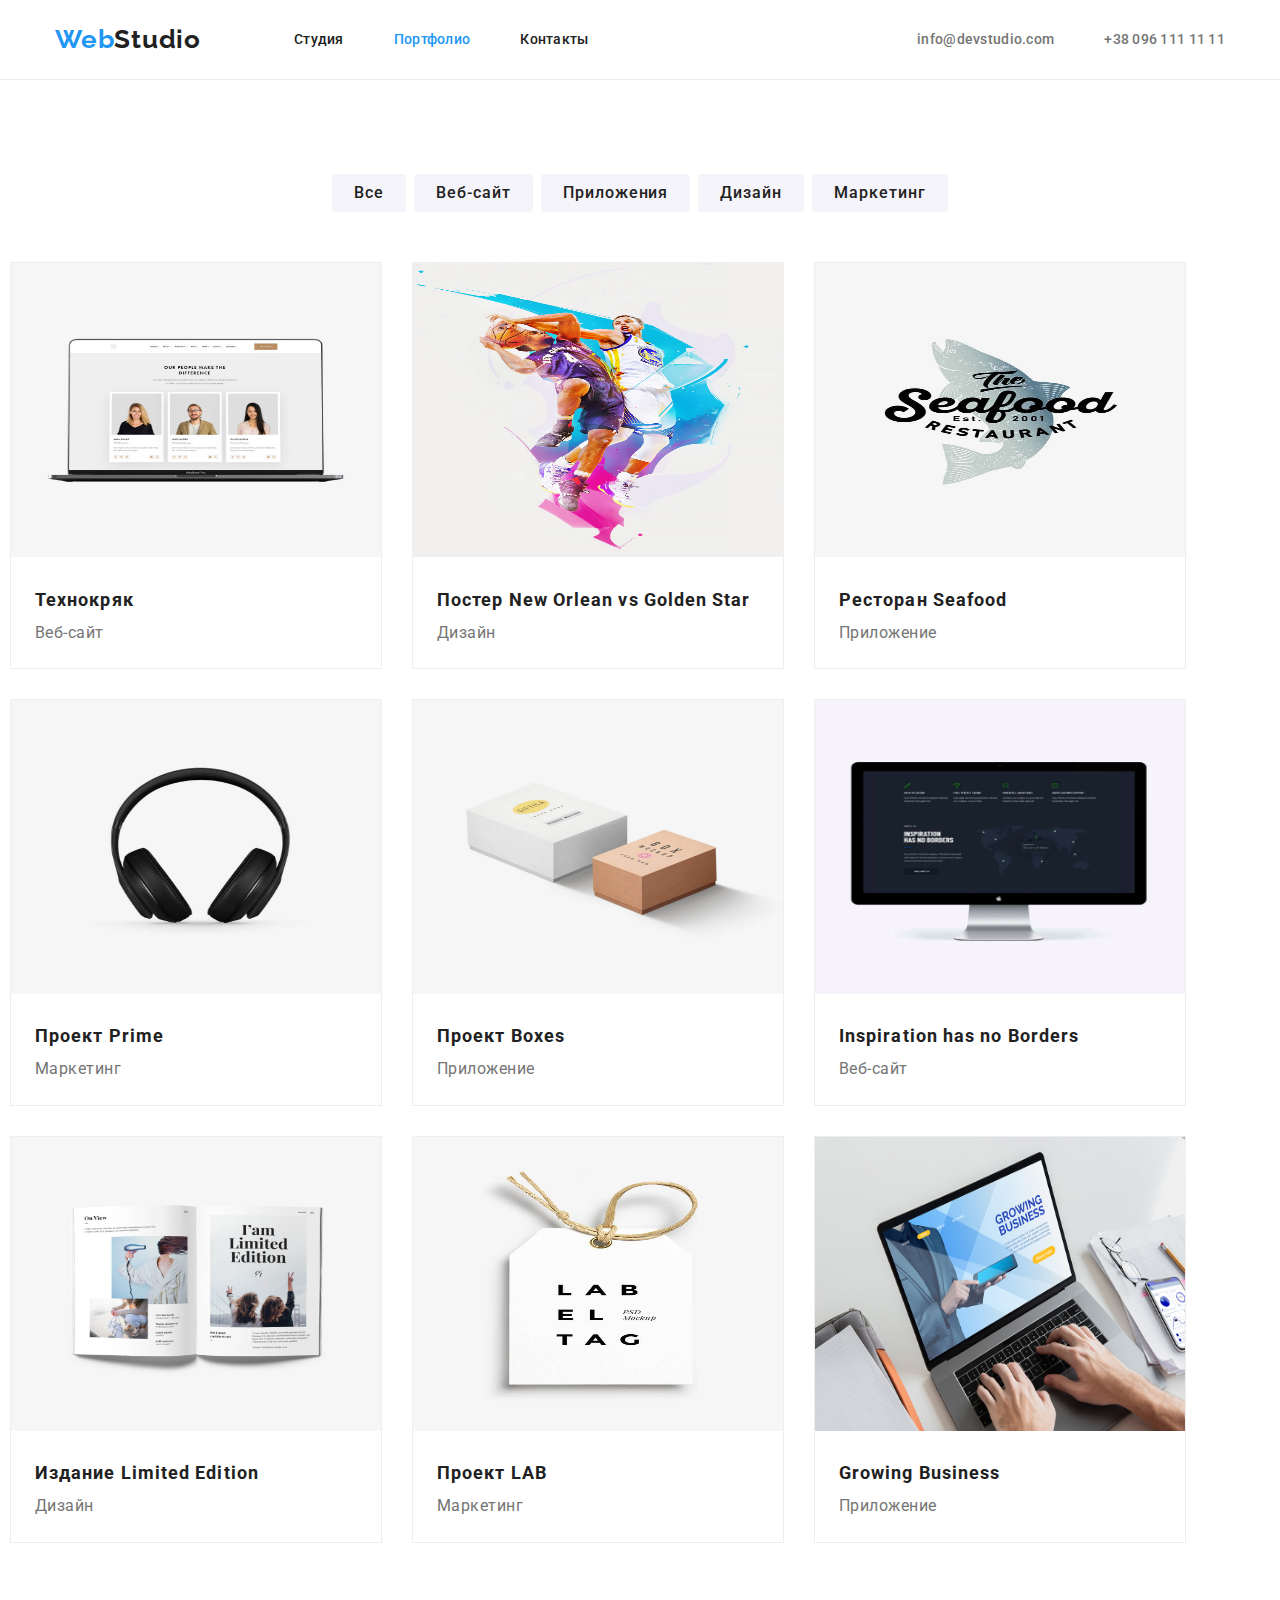
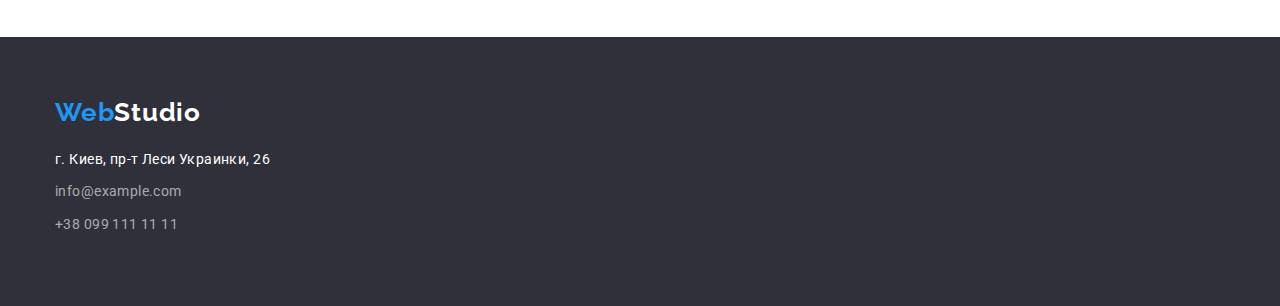
==== commit 953826bb: "last" ====
--- a/portfolio.html
+++ b/portfolio.html
@@ -46,11 +46,11 @@
     <!-- Портфолио -->
     
     <main class="main">
-        <div class="container">
+        
                 <!-- Проекты -->
             <section class="main-container">
                 <!-- Фильтр -->
-                <div class="main-button">
+                <div class="main-button container">
                     <ul class="button-ul">
                         <li class="button-li">
                             <button class="button-link" type="button">Все</button>
@@ -69,7 +69,7 @@
                         </li>
                     </ul>
                 </div>
-                <div class="main-img">
+                <div class="main-img conteiner">
                     <ul class="list-projects-box">
                         <li class="list-projects">
                             <img class="images-projects" src="./images/portfolio1.jpg " alt="Картинка" width="370">
@@ -137,7 +137,7 @@
                     </ul>
                 </div>
             </section>
-        </div>  
+         
     </main>
     
     
--- a/css/portfolio.css
+++ b/css/portfolio.css
@@ -34,7 +34,7 @@
 }
 
 .header {
-  border: 1px solid #ececec;
+  border-bottom: 1px solid #ececec;
 }
 
 .header-container {
@@ -123,7 +123,7 @@
 }
 
 .main-container {
-  padding-top: 47px;
+  padding-top: 94px;
   padding-bottom: 94px;
 }
 
@@ -166,18 +166,21 @@
 
 .main-img {
   width: 1200px;
+  margin: 0 auto;
 }
 
 .list-projects-box {
   display: flex;
   flex-wrap: wrap;
   margin: 0;
+  margin-left: -30px;
+  margin-bottom: -30px;
 }
 
 .list-projects {
   border: 1px solid #eeeeee;
-  margin-right: 25px;
-  margin-bottom: 25px;
+  margin-right: 30px;
+  margin-bottom: 30px;
 }
 
 .images-projects {
@@ -217,7 +220,6 @@
 
 .footer {
   background-color: #2f303a;
-  height: 252px;
   padding: 60px 0;
   margin: 0 auto;
 }
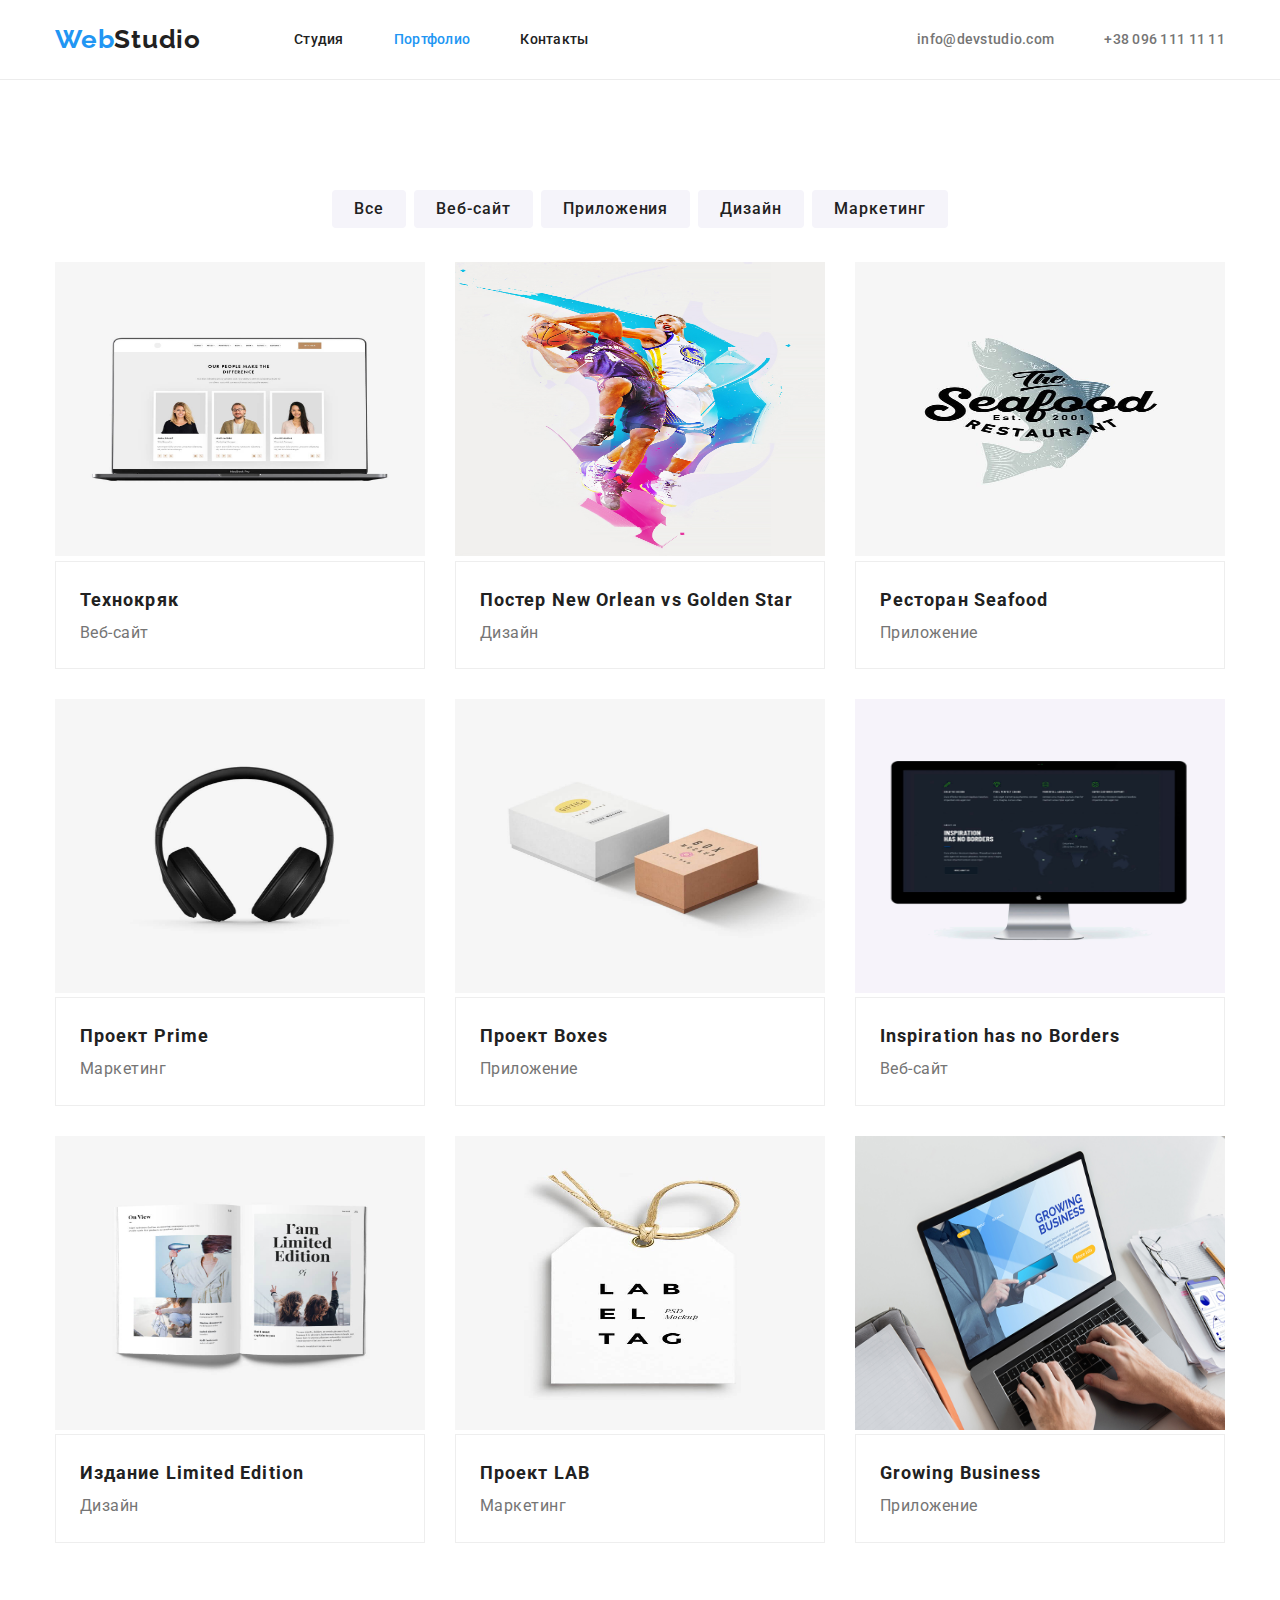
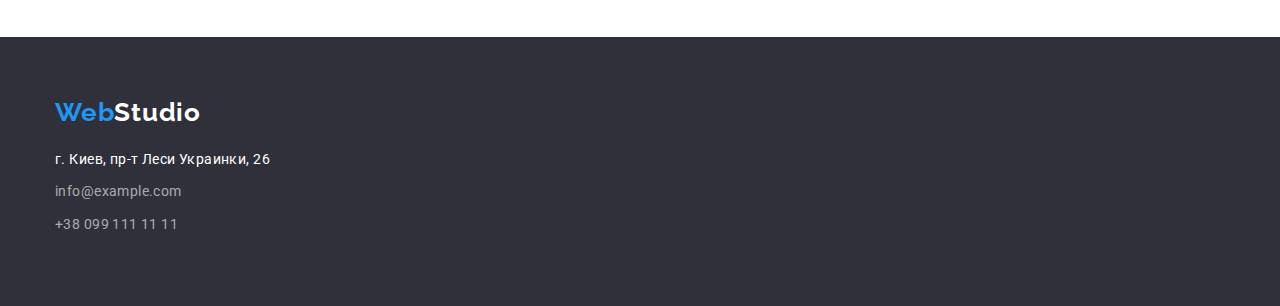
==== commit feea6efe: "last-last" ====
--- a/portfolio.html
+++ b/portfolio.html
@@ -13,7 +13,7 @@
     <link rel="stylesheet" href="./css/portfolio.css">
 </head>
 <body>
-    <!-- Верхняя линия -->
+<!---------- Верхняя линия ---------->
     <header class="header">
         <div class="container header-container">
             <nav class="header-nav">
@@ -43,14 +43,13 @@
         </div>
     </header>
        
-    <!-- Портфолио -->
+<!---------- Портфолио ---------->
     
     <main class="main">
-        
-                <!-- Проекты -->
+<!---------- Проекты ---------->
             <section class="main-container">
-                <!-- Фильтр -->
-                <div class="main-button container">
+<!---------- Фильтр ---------->
+                <div class="container">
                     <ul class="button-ul">
                         <li class="button-li">
                             <button class="button-link" type="button">Все</button>
@@ -68,76 +67,73 @@
                             <button class="button-link" type="button">Маркетинг</button>
                         </li>
                     </ul>
-                </div>
-                <div class="main-img conteiner">
                     <ul class="list-projects-box">
                         <li class="list-projects">
                             <img class="images-projects" src="./images/portfolio1.jpg " alt="Картинка" width="370">
                             <div class="projects">
-                             <h3 class="heading-projects ">Технокряк</h3>
-                             <p class="text-projects ">Веб-сайт</p>
+                                <h3 class="heading-projects ">Технокряк</h3>
+                                <p class="text-projects ">Веб-сайт</p>
                             </div>
                         </li>
                         <li class="list-projects">
                             <img class="images-projects" src="./images/portfolio2.jpg" alt="Картинка" width="370">
                             <div class="projects">
-                             <h3 class="heading-projects ">Постер New Orlean vs Golden Star</h3>
-                             <p class="text-projects ">Дизайн</p>
+                                <h3 class="heading-projects ">Постер New Orlean vs Golden Star</h3>
+                                <p class="text-projects ">Дизайн</p>
                             </div>
                         </li>
                         <li class="list-projects">
                             <img class="images-projects" src="./images/portfolio3.jpg" alt="Картинка" width="370">
                             <div class="projects">
-                             <h3 class="heading-projects ">Ресторан Seafood</h3>
-                             <p class="text-projects ">Приложение</p>
+                                <h3 class="heading-projects ">Ресторан Seafood</h3>
+                                <p class="text-projects ">Приложение</p>
                             </div>
                         </li>
                         <li class="list-projects">
                             <img class="images-projects" src="./images/portfolio4.jpg" alt="Картинка" width="370">
                             <div class="projects">
-                             <h3 class="heading-projects ">Проект Prime</h3>
-                             <p class="text-projects ">Маркетинг</p>
+                                <h3 class="heading-projects ">Проект Prime</h3>
+                                <p class="text-projects ">Маркетинг</p>
                             </div>
                         </li>
                         <li class="list-projects">
                             <img class="images-projects" src="./images/portfolio5.jpg" alt="Картинка" width="370">
                             <div class="projects">
-                             <h3 class="heading-projects ">Проект Boxes</h3>
-                             <p class="text-projects ">Приложение</p>
+                                <h3 class="heading-projects ">Проект Boxes</h3>
+                                <p class="text-projects ">Приложение</p>
                             </div>
                         </li>
                         <li class="list-projects">
                             <img class="images-projects" src="./images/portfolio6.jpg" alt="Картинка" width="370">
                             <div class="projects">
-                             <h3 class="heading-projects ">Inspiration has no Borders</h3>
-                             <p class="text-projects ">Веб-сайт</p>
+                                <h3 class="heading-projects ">Inspiration has no Borders</h3>
+                                <p class="text-projects ">Веб-сайт</p>
                             </div>
                         </li>
                         <li class="list-projects">
                             <img class="images-projects" src="./images/portfolio7.jpg" alt="Картинка" width="370">
                             <div class="projects">
-                             <h3 class="heading-projects ">Издание Limited Edition</h3>
-                             <p class="text-projects ">Дизайн</p>
+                                <h3 class="heading-projects ">Издание Limited Edition</h3>
+                                <p class="text-projects ">Дизайн</p>
                             </div>
                         </li>
                         <li class="list-projects">
                             <img class="images-projects" src="./images/portfolio8.jpg" alt="Картинка" width="370">
                             <div class="projects">
-                             <h3 class="heading-projects ">Проект LAB</h3>
-                             <p class="text-projects ">Маркетинг</p>
+                                <h3 class="heading-projects ">Проект LAB</h3>
+                                <p class="text-projects ">Маркетинг</p>
                             </div>
                         </li>
                         <li class="list-projects">
                             <img class="images-projects" src="./images/portfolio9.jpg" alt="Картинка" width="370">
                             <div class="projects">
-                             <h3 class="heading-projects ">Growing Business</h3>
-                             <p class="text-projects ">Приложение</p>
+                                <h3 class="heading-projects ">Growing Business</h3>
+                                <p class="text-projects ">Приложение</p>
                             </div>
                         </li>
                     </ul>
                 </div>
             </section>
-         
     </main>
     
     
--- a/css/portfolio.css
+++ b/css/portfolio.css
@@ -116,12 +116,6 @@
 }
 /* ========== main ========== */
 
-.main-button {
-  display: flex;
-  justify-content: space-evenly;
-  margin-bottom: 50px;
-}
-
 .main-container {
   padding-top: 94px;
   padding-bottom: 94px;
@@ -129,8 +123,9 @@
 
 .button-ul {
   display: flex;
-  align-items: center;
-  margin: 0;
+  justify-content: center;
+  align-items: center;
+  margin-bottom: 34px;
 }
 
 .button-li {
@@ -164,21 +159,15 @@
   color: #ffffff;
 }
 
-.main-img {
-  width: 1200px;
-  margin: 0 auto;
-}
-
 .list-projects-box {
   display: flex;
   flex-wrap: wrap;
   margin: 0;
-  margin-left: -30px;
+  margin-right: -30px;
   margin-bottom: -30px;
 }
 
 .list-projects {
-  border: 1px solid #eeeeee;
   margin-right: 30px;
   margin-bottom: 30px;
 }
@@ -190,6 +179,7 @@
 }
 
 .projects {
+  border: 1px solid #eeeeee;
   padding-top: 20px;
   padding-right: 24px;
   padding-bottom: 20px;
